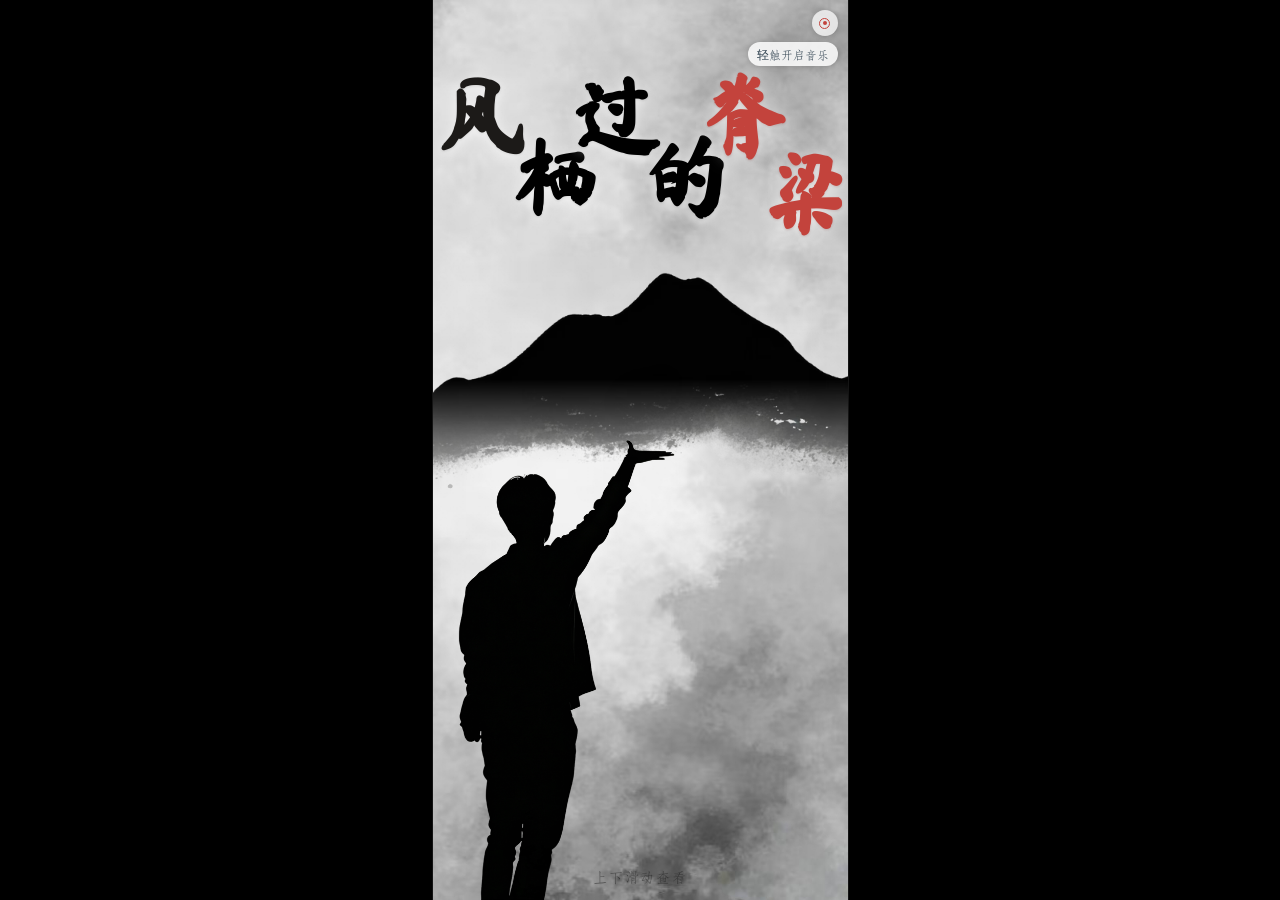
==== teshu/index.html @ 2910f60d "Combine typhoon formation steps and enlarge site typography" ====
<!DOCTYPE html>
<html lang="zh-CN">
<head>
<meta charset="UTF-8">
<meta name="viewport" content="width=device-width,initial-scale=1,maximum-scale=1,user-scalable=no,viewport-fit=cover">
<title>风起沧海 · 台风科普</title>
<link rel="stylesheet" href="css/base.css?v=20261004-readability2">
<link rel="stylesheet" href="css/pages.css?v=20261004-readability2">
</head>
<body>
<!-- 舞台：整屏黑色底，手机画布在其中居中 -->
<div id="stage" class="stage">
  <!-- 手机画布：尺寸由 js/app.js 按视口计算（窄屏铺满整屏，宽屏居中的手机竖屏画布） -->
  <div id="phone" class="phone">
    <div id="deck" class="deck"></div>

    <!-- 进度与导航（放在画布内，随画布对齐） -->
    <div class="hud" id="hud">
      <div class="page-no"><b id="curNo">1</b><span>/</span><i id="totNo">14</i></div>
      <div class="progress"><i id="bar"></i></div>
    </div>
    <button class="arrow arrow-up" id="prevBtn" type="button" aria-label="上一页"><svg viewBox="0 0 24 24"><path d="M6 15l6-6 6 6"/></svg></button>
    <button class="arrow arrow-down" id="nextBtn" type="button" aria-label="下一页"><svg viewBox="0 0 24 24"><path d="M6 9l6 6 6-6"/></svg></button>

    <!-- 音乐开关 -->
    <button class="bgm-btn" id="bgmBtn" type="button" aria-label="音乐开关"><span class="bgm-ico"></span></button>
    <button class="bgm-unlock" id="bgmUnlock" type="button" hidden>轻触开启音乐</button>

    <!-- 弹窗层 -->
    <div class="popup" id="popup" hidden>
      <div class="popup-mask" id="popupMask"></div>
      <div class="popup-body" id="popupBody"></div>
      <button class="popup-close" id="popupClose" type="button" aria-label="关闭">&times;</button>
    </div>
  </div>
</div>

<audio id="bgm" src="assets/audio-bgm.mp3" loop preload="auto" autoplay></audio>
<!-- 正文第一页（灾情播报）的背景播报音：在这一页循环播放 -->
<audio id="news" src="assets/audio-news.mp3" loop preload="auto"></audio>

<script src="js/content-data.js?v=20261004-entry"></script>
<script src="js/app.js?v=20261004-bgm-entry1"></script>
</body>
</html>
---- teshu/css/base.css ----
/* ============================================================
   风起沧海 · 台风科普 H5 —— 复刻版
   设计基准：320px 宽画布，等比缩放到视口；竖向翻页
============================================================ */
@font-face{
  font-family:"FandolKai";
  src:url("../../fonts/fandol-kai.subset.woff2") format("woff2");
  font-display:swap;
}
@font-face{
  font-family:"FandolFang";
  src:url("../../fonts/fandol-fang.subset.woff2") format("woff2");
  font-display:swap;
}
@font-face{
  font-family:"MSZ";
  src:url("../../fonts/msz.subset.woff2") format("woff2");
  font-display:swap;
}
:root{
  --ink:#000;
  --red:#C3433C;        /* rgb(195,67,60) 主强调色 */
  --red-2:#D33636;      /* rgb(211,54,54) */
  --red-3:#E92B2B;      /* rgb(233,43,43) */
  --red-deep:#680B06;   /* rgb(104,11,6) */
  --blue:#2E598F;       /* rgb(46,89,143) 引用蓝 */
  --near:#161414;       /* rgb(22,20,20) */
  --white:#fff;
  --font-kai:'KaiTi','STKaiti','楷体','FandolKai',serif;
  --font-fang:'FangSong','仿宋','FandolFang',serif;
  --font-song:var(--font-fang);
  --font-hei:'PingFang SC','Microsoft YaHei','微软雅黑',sans-serif;
  --font-art:var(--font-kai);
  --font-lishu:'LiSu','隶书','MSZ','FandolKai',serif;
  --t:.65s;
}
*{margin:0;padding:0;box-sizing:border-box;-webkit-tap-highlight-color:transparent}
html,body{height:100%;overflow:hidden;background:#000}
body{
  font-family:var(--font-fang);color:var(--ink);
  -webkit-font-smoothing:antialiased;text-rendering:optimizeLegibility;
}
img{display:block;max-width:100%;border:0}
button{font-family:inherit;border:0;background:none;cursor:pointer;color:inherit}

/* ---------- 舞台：手机竖屏画布，居中铺满 ---------- */
.stage{
  position:fixed;inset:0;
  display:flex;align-items:center;justify-content:center;
  background:#000;overflow:hidden;
}
/* 手机画布：尺寸由 js/app.js 按视口算好
   窄屏（手机）铺满整屏；宽屏（电脑）居中显示一台正常手机大小 */
.phone{
  position:relative;flex:0 0 auto;
  width:100vw;height:100vh;         /* JS 未执行时的兜底尺寸，避免整页空白 */
  overflow:hidden;background:#fff;
  box-shadow:0 0 0 1px rgba(255,255,255,.08),0 10px 40px rgba(0,0,0,.55);
}
/* 设计稿：320 宽等比缩放；左上角对齐，缩放后视觉尺寸正好等于画布 */
.deck{
  position:absolute;left:0;top:0;
  width:320px;height:486px;         /* 宽度为设计基准，高度由 JS 按屏幕设置 */
  transform-origin:top left;
  background:#fff;
  overflow:hidden;
}

/* ---------- 单页 ---------- */
.page{
  position:absolute;inset:0;
  overflow:hidden;
  /* 所有页面统一用这张灰色雾霾背景图 */
  background:#e8e5df url("../assets/img/p1-bg-haze.jpg") center center / cover no-repeat;
  opacity:0;visibility:hidden;
  transition:opacity var(--t) ease, transform var(--t) cubic-bezier(.22,.9,.3,1);
  transform:translateY(28px);
}
.page.on{opacity:1;visibility:visible;transform:none;z-index:2}
.page.out{opacity:0;transform:translateY(-28px)}
.page-scroll{
  position:absolute;inset:0;
  overflow-y:auto;overflow-x:hidden;
  -webkit-overflow-scrolling:touch;
  scrollbar-width:none;
}
.page-scroll::-webkit-scrollbar{display:none}
/* 长页：内容高度撑开 */
.long-inner{position:relative;width:320px}

/* ---------- 元素基类 ---------- */
.el{position:absolute}
.el-img img{width:100%;height:100%;object-fit:contain}
.el-img.cover img{object-fit:cover}
.el-text{
  white-space:pre-wrap;word-break:break-word;
  line-height:1.5;
}
.el-text span{font-size:inherit}

/* ---------- HUD ---------- */
.hud{
  position:absolute;top:0;left:0;right:0;z-index:40;
  pointer-events:none;
  padding:10px 12px 0;
}
.page-no{
  font-size:11px;color:rgba(0,0,0,.42);letter-spacing:.06em;
  display:flex;align-items:baseline;gap:2px;
  text-shadow:0 1px 2px rgba(255,255,255,.6);
}
.page-no b{font-size:15px;font-weight:700}
.page-no i{font-style:normal;opacity:.7}
.progress{
  margin-top:5px;height:2px;border-radius:2px;
  background:rgba(0,0,0,.10);overflow:hidden;
}
.progress i{
  display:block;height:100%;width:0;
  background:linear-gradient(90deg,var(--red-2),var(--red));
  border-radius:2px;transition:width .45s ease;
}
/* Hide the page count and progress strip on the opening pages. */
#hud{display:none!important}
/* 深色页时 HUD 反白 */
body.dark .page-no{color:rgba(255,255,255,.62);text-shadow:0 1px 3px rgba(0,0,0,.5)}
body.dark .progress{background:rgba(255,255,255,.16)}

/* ---------- 翻页箭头 ---------- */
.arrow{
  position:absolute;left:50%;transform:translateX(-50%);z-index:40;
  width:30px;height:30px;display:grid;place-items:center;
  opacity:.5;transition:opacity .3s,transform .3s;
}
.arrow:hover{opacity:.95}
.arrow:disabled{opacity:.12;pointer-events:none}
.arrow svg{width:19px;height:19px;fill:none;stroke:#333;stroke-width:2;stroke-linecap:round;stroke-linejoin:round}
.arrow-up{bottom:6px}
.arrow-down{bottom:6px;display:none}
body.dark .arrow svg{stroke:#fff}

/* ---------- 音乐按钮 ---------- */
.bgm-btn{
  position:absolute;right:10px;top:10px;z-index:45;
  width:26px;height:26px;border-radius:50%;
  display:grid;place-items:center;
  background:rgba(255,255,255,.72);
  box-shadow:0 1px 5px rgba(0,0,0,.16);
  transition:opacity .3s;
}
.bgm-btn .bgm-ico{
  width:11px;height:11px;border-radius:50%;
  border:1.5px solid var(--red);
  position:relative;
}
.bgm-btn .bgm-ico::after{
  content:'';position:absolute;left:50%;top:50%;
  width:4px;height:4px;margin:-2px 0 0 -2px;border-radius:50%;
  background:var(--red);
}
.bgm-btn.playing .bgm-ico{animation:bgmSpin 3.2s linear infinite}
@keyframes bgmSpin{to{transform:rotate(360deg)}}
.bgm-btn.muted{opacity:.45}
.bgm-btn.muted .bgm-ico::after{background:transparent}
body.dark .bgm-btn{background:rgba(0,0,0,.42)}
.bgm-unlock{
  position:absolute;right:10px;top:42px;z-index:45;
  padding:5px 9px;border:0;border-radius:12px;
  background:rgba(255,255,255,.84);color:#243746;
  box-shadow:0 1px 5px rgba(0,0,0,.15);
  font-size:12px;line-height:1.2;cursor:pointer;
}
.bgm-unlock[hidden]{display:none !important}

/* ---------- 弹窗 ---------- */
.popup{position:absolute;inset:0;z-index:80;display:grid;place-items:center}
/* 关键：display:grid 会覆盖 hidden 属性，必须显式声明 */
.popup[hidden]{display:none !important}
.popup-mask{position:absolute;inset:0;background:rgba(0,0,0,.55);backdrop-filter:blur(2px)}
.popup-body{
  position:relative;width:min(320px,calc(var(--phone-w,320px) * .92));aspect-ratio:320/486;
  background:#fff;border-radius:6px;overflow:hidden;
  box-shadow:0 18px 50px rgba(0,0,0,.5);
  animation:popIn .38s cubic-bezier(.2,1.1,.4,1) both;
  transform-origin:center;
}
@keyframes popIn{from{opacity:0;transform:scale(.86)}to{opacity:1;transform:none}}
.popup-close{
  position:absolute;right:12px;top:12px;z-index:5;
  width:28px;height:28px;border-radius:50%;
  background:rgba(0,0,0,.06);color:#666;font-size:17px;line-height:1;
  display:grid;place-items:center;
}
.popup-close:hover{background:rgba(0,0,0,.13)}
.popup-scaler{position:relative;width:320px;height:486px;transform-origin:top left}

/* ---------- 入场动画 ---------- */
@keyframes fadeUp{from{opacity:0;transform:translateY(16px)}to{opacity:1;transform:none}}
@keyframes fadeIn{from{opacity:0}to{opacity:1}}
@keyframes zoomIn{from{opacity:0;transform:scale(.9)}to{opacity:1;transform:none}}
@keyframes slideL{from{opacity:0;transform:translateX(-22px)}to{opacity:1;transform:none}}
@keyframes slideR{from{opacity:0;transform:translateX(22px)}to{opacity:1;transform:none}}
@keyframes dropIn{from{opacity:0;transform:translateY(-22px)}to{opacity:1;transform:none}}
@keyframes typeIn{from{opacity:0;transform:translateY(8px) scale(.96)}to{opacity:1;transform:none}}
@keyframes floatY{0%,100%{transform:translateY(0)}50%{transform:translateY(-8px)}}
@keyframes spinSlow{to{transform:rotate(360deg)}}
@keyframes pulseSoft{0%,100%{opacity:.75}50%{opacity:1}}
@keyframes glitch{0%,100%{transform:none}20%{transform:translate(-1.5px,1px)}40%{transform:translate(1.5px,-1px)}60%{transform:translate(-1px,-1px)}80%{transform:translate(1px,1px)}}

.a-fadeUp{animation:fadeUp .8s cubic-bezier(.22,.9,.3,1) both}
.a-fadeIn{animation:fadeIn .9s ease both}
.a-zoomIn{animation:zoomIn .8s cubic-bezier(.2,1.05,.4,1) both}
.a-slideL{animation:slideL .8s cubic-bezier(.22,.9,.3,1) both}
.a-slideR{animation:slideR .8s cubic-bezier(.22,.9,.3,1) both}
.a-dropIn{animation:dropIn .8s cubic-bezier(.22,.9,.3,1) both}
.a-typeIn{animation:typeIn .7s cubic-bezier(.22,.9,.3,1) both}
.a-float{animation:floatY 3.4s ease-in-out infinite}
.a-spin{animation:spinSlow 26s linear infinite}
.a-pulse{animation:pulseSoft 3.2s ease-in-out infinite}

/* 首屏开场：大字依次呈现 */
.p1-char{
  position:absolute;
  font-family:var(--font-kai);
  font-weight:700;
  color:#111;
  line-height:1;
  animation:charIn .9s cubic-bezier(.2,1.05,.35,1) both, charFloat 4.2s ease-in-out infinite;
}
@keyframes charIn{
  from{opacity:0;transform:translateY(-26px) scale(.82) rotate(-6deg);filter:blur(6px)}
  to{opacity:1;transform:none;filter:blur(0)}
}
@keyframes charFloat{0%,100%{margin-top:0}50%{margin-top:-7px}}

/* 点击提示 */
.tap-hint{
  position:absolute;left:0;right:0;bottom:26px;text-align:center;
  font-size:14px;color:rgba(0,0,0,.5);letter-spacing:.04em;
  animation:pulseSoft 2.4s ease-in-out infinite;
}
body.dark .tap-hint{color:rgba(255,255,255,.6)}
.tap-arrow{
  width:16px;height:16px;margin:4px auto 0;
  border-right:1.6px solid currentColor;border-bottom:1.6px solid currentColor;
  transform:rotate(45deg);
  animation:tapBounce 1.8s ease-in-out infinite;
}
@keyframes tapBounce{0%,100%{transform:rotate(45deg) translate(0,0)}50%{transform:rotate(45deg) translate(3px,3px)}}

/* 可点击热区 */
.hot{position:absolute;cursor:pointer;z-index:6}
.hot::after{
  content:'';position:absolute;inset:-2px;border-radius:8px;
  border:1.5px dashed rgba(195,67,60,.55);
  animation:pulseSoft 2.6s ease-in-out infinite;
  pointer-events:none;
}
.hot:hover::after{border-color:rgba(195,67,60,.95)}

/* 视频 */
.el-video{position:absolute;background:#000;overflow:hidden}
.el-video video{width:100%;height:100%;object-fit:cover;display:block}
.video-mask{
  position:absolute;inset:0;display:grid;place-items:center;
  background:rgba(0,0,0,.32);transition:opacity .35s;
}
.video-mask.hide{opacity:0;pointer-events:none}
.play-btn{
  width:44px;height:44px;border-radius:50%;
  background:rgba(255,255,255,.92);
  display:grid;place-items:center;
  box-shadow:0 4px 14px rgba(0,0,0,.35);
  transition:transform .3s;
}
.play-btn:hover{transform:scale(1.08)}
.play-btn::after{
  content:'';margin-left:3px;
  border-left:13px solid var(--red);
  border-top:8px solid transparent;border-bottom:8px solid transparent;
}
---- teshu/css/pages.css ----
/* ============================================================
   各页专属样式
============================================================ */

/* ---------- P1 封面：风栖过的脊梁 ----------
   出场顺序：浅色雾霾底 → 台风水墨刮过 → 渐变山川浮出
   → 最下方人物背影与最上方标题同时出现
------------------------------------------------ */
.p1{
  background-color:#e8e5df;                     /* 图片加载前的兜底底色 */
  background-image:url("../assets/img/p1-bg-haze.jpg");
  background-size:cover;
  background-position:center center;
  background-repeat:no-repeat;
  overflow:hidden;
}
/* 山川：只用墨色山体（白纸底已剔除），下缘渐变化开融进背景 */
.a-p1bg{
  animation:p1BgIn 1.1s cubic-bezier(.22,.9,.3,1) 1.5s both;
  -webkit-mask-image:linear-gradient(180deg,rgba(0,0,0,0) 2%,#000 20%,#000 38%,rgba(0,0,0,0) 58%);
  mask-image:linear-gradient(180deg,rgba(0,0,0,0) 2%,#000 20%,#000 38%,rgba(0,0,0,0) 58%);
}
@keyframes p1BgIn{
  from{opacity:0;transform:translateY(8px) scale(1.03)}
  to{opacity:1;transform:none}
}
/* 台风水墨图标先从左向右刮过，随后才显露山川 */
.a-p1wind{
  animation:p1WindSweep 1.2s cubic-bezier(.45,.05,.35,1) .2s both;
  will-change:transform,opacity;
}
@keyframes p1WindSweep{
  0%{opacity:0;transform:translate(-18px,30px) rotate(-10deg) scale(.8)}
  14%{opacity:.95}
  45%{transform:translate(142px,-12px) rotate(3deg) scale(1)}
  76%{opacity:.95;transform:translate(262px,-2px) rotate(9deg) scale(1.05)}
  100%{opacity:0;transform:translate(360px,16px) rotate(14deg) scale(1.1)}
}
/* 人物背影：山川出现后，与最上方标题同时出现 */
.a-p1person{animation:p1PersonIn 1s cubic-bezier(.2,.85,.3,1) 2.75s both}
@keyframes p1PersonIn{
  from{opacity:0;transform:translateY(24px)}
  to{opacity:1;transform:none}
}
/* 六个大字：风栖过的脊梁（右→左），与人物背影同时出现 */
.p1-chars{position:absolute;left:0;top:0;width:320px;height:100%}
.p1-char{
  font-family:var(--font-hei);          /* 封面标题保持原来的字体 */
  font-size:68px;color:#1c1a18;font-weight:700;
  text-shadow:0 2px 10px rgba(255,255,255,.7),0 1px 2px rgba(0,0,0,.16);
}
.p1-char.is-red{color:#c3433c;text-shadow:0 2px 12px rgba(255,255,255,.6),0 1px 2px rgba(104,11,6,.25)}

/* ---------- P2 正文第一页：黑灰水墨台风漩涡 + 飘落新闻碎片 + 大字 ---------- */
.p2{color:#141a22}
/* 视觉层：固定在画面上，不吃事件；碎片随滚动被“吸”进漩涡 */
.p2-stage{position:absolute;inset:0;overflow:hidden;pointer-events:none}
/* 黑灰水墨台风漩涡（参考 漩涡.jpg）：整幅缓慢自转 + 两层反向流纹做汇聚感 */
.p2-eye{
  position:absolute;left:50%;top:50%;width:380px;height:380px;margin:-190px 0 0 -190px;
  border-radius:50%;
  background:url("../assets/img/p2-vortex.jpg") center center / cover no-repeat;
  filter:grayscale(1) contrast(1.1) brightness(.82);
  -webkit-mask-image:radial-gradient(closest-side at 50% 50%,#000 56%,rgba(0,0,0,.6) 74%,rgba(0,0,0,0) 96%);
  mask-image:radial-gradient(closest-side at 50% 50%,#000 56%,rgba(0,0,0,.6) 74%,rgba(0,0,0,0) 96%);
  animation:p2Spin 46s linear infinite;
}
.p2-eye::before,.p2-eye::after{
  content:'';position:absolute;inset:-6%;border-radius:50%;
  background:conic-gradient(from 0deg,
    rgba(255,255,255,0) 0deg, rgba(236,240,244,.5) 40deg, rgba(255,255,255,0) 96deg,
    rgba(18,22,28,.55) 150deg, rgba(255,255,255,0) 210deg,
    rgba(226,232,238,.45) 268deg, rgba(255,255,255,0) 320deg, rgba(236,240,244,.4) 360deg);
  filter:blur(9px);animation:p2Spin 7.5s linear infinite;
}
.p2-eye::after{animation-duration:11.5s;animation-direction:reverse;filter:blur(14px);opacity:.6}
@keyframes p2Spin{to{transform:rotate(360deg)}}
/* 风眼：中间压深，保证大字读得清 */
.p2-eye-core{
  position:absolute;left:50%;top:50%;width:110px;height:110px;margin:-55px 0 0 -55px;border-radius:50%;
  background:radial-gradient(circle at 50% 50%,rgba(12,14,18,.92) 0%,rgba(22,28,36,.6) 48%,rgba(10,14,20,0) 100%);
  animation:p2Eye 4.2s ease-in-out infinite;
}
@keyframes p2Eye{0%,100%{transform:scale(1);opacity:.9}50%{transform:scale(1.14);opacity:1}}
/* 新闻碎片：半透明文字框与文字同属内层，一起飘、一起被吸走
   滚动时整条被吸向漩涡中心并缩小消失（--p = 滚动进度 0→1） */
.p2-frag{
  position:absolute;
  transform:translate3d(calc(var(--tx,0px) * var(--p,0)),calc(var(--ty,0px) * var(--p,0)),0)
            scale(calc(1 - .92 * var(--p,0)));
  opacity:calc(.62 * (1 - var(--p,0)));
  transition:transform .22s linear,opacity .22s linear;
  will-change:transform,opacity;
}
.p2-frag i{
  display:block;font-style:normal;white-space:nowrap;
  font-size:11.5px;font-weight:700;letter-spacing:.04em;
  color:#eef1f4;background:rgba(18,22,28,.42);
  padding:2px 7px;border-radius:2px;
  text-shadow:0 1px 4px rgba(0,0,0,.6);
  animation:p2Drift ease-in-out infinite;
}
@keyframes p2Drift{
  0%{transform:translateY(-22px);opacity:0}
  14%{opacity:1}
  86%{opacity:1}
  100%{transform:translateY(38px);opacity:0}
}
/* 大字：风起沧海 / 岁岁设防 两行居中，滚动即淡出 */
.p2-title{
  position:absolute;left:50%;top:50%;
  transform:translate(-50%,-50%) scale(calc(1 - var(--p,0) * .28));
  opacity:max(0,calc(1 - var(--p,0) * 3));
  will-change:transform,opacity;
}
.p2-title-in{
  font-family:var(--font-kai);font-weight:700;text-align:center;
  font-size:48px;line-height:1.24;letter-spacing:.1em;color:#f4f2ee;
  text-shadow:0 4px 22px rgba(0,0,0,.82),0 2px 6px rgba(0,0,0,.6);
  animation:p2TitleIn 1.1s cubic-bezier(.2,1,.3,1) 1.1s both;
}
.p2-title-in span{display:block;white-space:nowrap}
.p2-title-in em{font-style:normal;color:#d9423a}
@keyframes p2TitleIn{
  from{opacity:0;transform:scale(.84);filter:blur(7px)}
  to{opacity:1;transform:scale(1);filter:blur(0)}
}
/* （旧的「进入台风漩涡，经历这场冒险吧」与漩涡点击区已废弃，改为文件末尾的
   .p2-char / .p2-dlg 小台对话流程） */

/* ---------- P3 台风形成的条件（长页） ---------- */
.p3{background:transparent}
/* 新增：风的形成场景（随内容一起滚动，位于最上方一屏） */
.p3-scene{position:absolute;left:0;top:0;width:320px;height:693px;pointer-events:none}
.p3-old{position:absolute;left:0;width:320px}
/* 顶部浅蓝标题框 */
.p3-head{
  position:absolute;left:50%;top:12px;transform:translateX(-50%);
  padding:7px 20px;border-radius:3px;background:rgba(170,206,234,.9);
  color:#111;font-size:16px;font-weight:700;letter-spacing:.16em;white-space:nowrap;
  box-shadow:0 3px 10px rgba(30,60,90,.2);
}
/* ---------- 温度计（可拖动） ---------- */
.p3-thermo{
  position:absolute;left:50%;top:150px;width:170px;height:250px;margin-left:-85px;
  pointer-events:auto;touch-action:none;cursor:grab;user-select:none;
  transition:opacity .5s ease;
}
.p3-thermo.gone{opacity:0;pointer-events:none}
.p3-tube{
  position:absolute;left:50%;top:0;width:24px;height:180px;margin-left:-12px;border-radius:12px;
  background:rgba(255,255,255,.78);
  box-shadow:inset 0 0 0 2px rgba(40,60,80,.35),0 4px 12px rgba(30,50,70,.18);
  overflow:hidden;
}
.p3-fill{
  position:absolute;left:0;right:0;bottom:0;height:0;
  background:linear-gradient(180deg,#e2564a,#c3433c);
}
.p3-bulb{
  position:absolute;left:50%;bottom:42px;width:46px;height:46px;margin-left:-23px;border-radius:50%;
  background:#c3433c;box-shadow:inset 0 0 0 2px rgba(40,60,80,.22),0 4px 12px rgba(30,50,70,.22);
}
.p3-val{
  position:absolute;left:50%;bottom:8px;transform:translateX(-50%);
  font-size:15px;font-weight:700;color:#1d2b3a;white-space:nowrap;
}
.p3-tick{
  position:absolute;top:21px;left:calc(50% + 18px);width:74px;transform:translateY(-50%);
  border-top:1px dashed rgba(195,67,60,.9);
  font-size:10px;font-weight:700;color:#c3433c;padding-top:1px;
}
.p3-hint{
  position:absolute;left:50%;bottom:-6px;transform:translateX(-50%);
  font-size:11.5px;font-weight:700;color:#16222e;white-space:nowrap;
  background:rgba(255,255,255,.7);padding:3px 10px;border-radius:2px;
  animation:pulseSoft 2.4s ease-in-out infinite;
}
/* ---------- 风的形成三段 ---------- */
.p3-form{position:absolute;left:0;right:0;top:132px}
.p3-step{
  position:absolute;left:50%;width:250px;margin-left:-125px;
  opacity:0;transform:translateY(10px);transition:opacity .6s ease,transform .6s ease;
}
.p3-step.on{opacity:1;transform:none}
.p3-fig{position:relative;width:92px;height:82px;margin:0 auto 2px}
.p3-step .p3-cap{text-align:center;font-size:13px;font-weight:700;color:#16222e;letter-spacing:.08em}
.p3-fig-vapor i{
  position:absolute;bottom:0;width:11px;height:11px;border-radius:50%;
  background:rgba(118,158,190,.8);filter:blur(2px);animation:p3Rise 2.6s ease-in-out infinite;
}
.p3-fig-vapor i:nth-child(1){left:26%}
.p3-fig-vapor i:nth-child(2){left:50%;margin-left:-5px;animation-delay:.55s}
.p3-fig-vapor i:nth-child(3){left:70%;animation-delay:1.1s}
@keyframes p3Rise{
  0%{transform:translateY(64px) scale(.55);opacity:0}
  30%{opacity:.95}
  100%{transform:translateY(-14px) scale(1.5);opacity:0}
}
.p3-fig-cloud i{
  position:absolute;left:50%;top:50%;width:76px;height:76px;margin:-38px 0 0 -38px;border-radius:50%;
  background:conic-gradient(from 0deg,rgba(96,126,156,0),rgba(96,126,156,.8),rgba(168,196,220,.65),rgba(96,126,156,0));
  filter:blur(3px);animation:p2Spin 3.4s linear infinite;
}
.p3-fig-low i{
  position:absolute;left:50%;top:50%;width:64px;height:64px;margin:-32px 0 0 -32px;border-radius:50%;
  background:radial-gradient(circle,rgba(18,28,40,.92) 0%,rgba(32,52,74,.6) 55%,rgba(32,52,74,0) 100%);
  animation:p2Eye 2.6s ease-in-out infinite;
}
/* ---------- 四条形成条件（依次出现，永不消失） ---------- */
.p3-conds{position:absolute;left:12px;right:12px;bottom:12px;display:flex;flex-direction:column;gap:6px}
.p3-cond{
  opacity:0;transform:translateY(8px);transition:opacity .55s ease,transform .55s ease;
  background:rgba(255,255,255,.72);border-left:3px solid #2e598f;border-radius:2px;
  padding:5px 8px;font-size:11px;line-height:1.5;color:#16222e;
  box-shadow:0 2px 8px rgba(30,50,70,.1);
}
.p3-cond.on{opacity:1;transform:none}
.p3-cond b{color:#1f4a7c}
.p3-down{
  position:absolute;left:0;right:0;bottom:6px;text-align:center;
  font-size:11.5px;font-weight:700;color:#1d2b3a;letter-spacing:.08em;
  opacity:0;transition:opacity .5s ease;animation:pulseSoft 2.4s ease-in-out infinite;
}
.p3-down.on{opacity:.9}
.p3-title{
  font-family:var(--font-song);font-size:22px;font-weight:700;color:#111;
}
.p3-sub{font-family:var(--font-song);font-size:24px;color:#111}
.p3-cond{position:absolute;font-size:0}
.p3-cond-label{
  position:absolute;font-size:13px;color:#111;white-space:nowrap;
}
.p3-diagram{
  position:absolute;width:63px;height:61px;object-fit:contain;
}
.p3-cond-icon{position:absolute;object-fit:contain}
.p3-note{font-size:12px;color:#111;line-height:1.65}
.p3-step-num{
  position:absolute;font-size:31px;font-style:italic;font-weight:700;color:#111;
}
.p3-step-txt{font-size:14px;color:#111;line-height:1.6}
.p3-gif{position:absolute;object-fit:contain}

/* ---------- P4 正文第三页：台风的类型（三种路径切换） ---------- */
.p4-h{
  font-family:var(--font-song);font-size:20px;font-weight:700;color:#12202e;
  letter-spacing:.06em;
}
.p4-tab{
  position:absolute;top:66px;width:92px;padding:8px 0;border-radius:3px;
  text-align:center;font-size:13px;font-weight:700;color:#1d3145;
  background:rgba(255,255,255,.72);border:1px solid rgba(46,89,143,.35);
  cursor:pointer;transition:background .3s,color .3s,box-shadow .3s,transform .2s;
}
.p4-tab:hover{transform:translateY(-1px)}
.p4-tab.on{background:#2e598f;color:#fff;box-shadow:0 5px 16px rgba(46,89,143,.35)}
.p4-cap{
  position:absolute;left:22px;top:392px;width:276px;
  font-size:13px;line-height:1.75;color:#16222e;
  background:rgba(255,255,255,.7);border-left:3px solid #2e598f;
  padding:8px 10px;border-radius:2px;
  opacity:0;transition:opacity .45s ease;
}
.p4-tab.on ~ .p4-cap{opacity:1}
.p4-title{font-family:var(--font-song);font-size:20px;font-weight:700;color:#111}
.p4-path{
  font-family:var(--font-kai);font-size:26px;color:#111;text-align:center;
}
.p4-desc{font-size:18px;color:#111;line-height:1.6}
.p4-gif{position:absolute;object-fit:contain}
.p4-cap{font-size:12px;font-weight:700;color:#111;line-height:1.6}

/* ---------- P5 正文第四页：风去过哪里 ---------- */
.p5-head{
  position:absolute;left:50%;top:12px;transform:translateX(-50%);
  padding:7px 20px;border-radius:3px;background:rgba(170,206,234,.9);
  color:#111;font-size:16px;font-weight:700;letter-spacing:.16em;white-space:nowrap;
  box-shadow:0 3px 10px rgba(30,60,90,.2);
}
.p5-map{
  position:absolute;left:50%;top:70px;transform:translateX(-50%);
  width:262px;height:191px;border-radius:4px;overflow:hidden;cursor:pointer;
  box-shadow:0 6px 20px rgba(30,60,90,.18);
  transition:transform .35s ease,box-shadow .35s ease;
}
.p5-map img{width:100%;height:100%;object-fit:cover;display:block}
.p5-map:hover{transform:translateX(-50%) translateY(-2px);box-shadow:0 10px 26px rgba(30,60,90,.26)}
.p5-map::after{
  content:'';position:absolute;inset:0;border-radius:4px;
  border:1.5px dashed rgba(46,89,143,.55);
  animation:pulseSoft 2.6s ease-in-out infinite;pointer-events:none;
}
.p5-tip{
  position:absolute;left:0;right:0;top:266px;text-align:center;
  font-size:11.5px;font-weight:700;color:#1d3145;letter-spacing:.08em;
  animation:pulseSoft 2.4s ease-in-out infinite;
}
/* 年份流水线 */
.p5-line{position:absolute;left:0;top:296px;width:320px;height:0}
.p5-line.on{height:auto}
.p5-rail{
  position:absolute;left:50%;top:0;width:2px;height:0;
  background:linear-gradient(180deg,rgba(46,89,143,0),rgba(46,89,143,.75),rgba(46,89,143,.15));
  transition:height .8s ease;
}
.p5-line.on .p5-rail{height:620px}
.p5-year{
  position:absolute;width:132px;padding:5px 8px;border-radius:3px;
  font-size:11.5px;line-height:1.35;font-weight:700;color:#16222e;
  background:rgba(255,255,255,.78);border:1px solid rgba(46,89,143,.3);
  opacity:0;transform:translateY(8px);cursor:pointer;
  transition:opacity .5s ease,transform .5s ease,background .3s,color .3s,box-shadow .3s;
}
.p5-line.on .p5-year{opacity:1;transform:none}
.p5-year:hover{background:rgba(46,89,143,.12)}
.p5-year.on{background:#2e598f;color:#fff;box-shadow:0 5px 16px rgba(46,89,143,.35)}
.p5-year span{display:block;font-weight:400;opacity:.82;font-size:10.5px}
.p5-dot{
  position:absolute;left:50%;width:9px;height:9px;margin-left:-4.5px;border-radius:50%;
  background:#2e598f;box-shadow:0 0 0 3px rgba(46,89,143,.18);
  opacity:0;transition:opacity .5s ease;
}
.p5-line.on .p5-dot{opacity:1}
/* 台风卡片 */
.p5-card{
  position:absolute;left:14px;width:292px;top:940px;
  background:rgba(255,255,255,.9);border-radius:4px;
  border-left:4px solid #2e598f;box-shadow:0 8px 22px rgba(30,60,90,.2);
  padding:10px 12px;opacity:0;transition:opacity .4s ease;
}
.p5-card.on{opacity:1}
.p5-card h4{
  margin:0 0 6px;font-size:14px;color:#1f4a7c;font-family:var(--font-song);
  letter-spacing:.04em;
}
.p5-card p{margin:0 0 3px;font-size:11px;line-height:1.55;color:#16222e}
.p5-card b{color:#2e598f}
/* 两张图表 + 配文 */
.p5-chart{position:absolute;left:20px;width:280px}
.p5-chart img{width:100%;border-radius:3px;display:block;box-shadow:0 4px 14px rgba(30,60,90,.16)}
.p5-chart p{
  margin:8px 0 0;font-size:11px;line-height:1.7;color:#16222e;
  background:rgba(255,255,255,.72);border-left:3px solid #2e598f;
  padding:7px 9px;border-radius:2px;
}
.p5-title{font-family:var(--font-song);font-size:26px;color:#111}
.p5-sub{font-family:var(--font-song);font-size:21px;font-weight:700;color:#111}
.p5-map{position:absolute;object-fit:contain}
.p5-year{font-size:12px;font-weight:700;color:#111;line-height:1.7}
.p5-link{
  font-size:14px;font-weight:700;color:#111;text-decoration:underline;
  cursor:pointer;
}

/* ---------- P6 正文第五页：风带来了什么（河流上中下游） ---------- */
.p6-head{
  position:absolute;left:50%;top:12px;transform:translateX(-50%);
  padding:7px 20px;border-radius:3px;background:rgba(170,206,234,.9);
  color:#111;font-size:16px;font-weight:700;letter-spacing:.16em;white-space:nowrap;
  box-shadow:0 3px 10px rgba(30,60,90,.2);
}
.p6-icon{
  position:absolute;left:50%;top:120px;width:120px;height:120px;margin-left:-60px;
  border-radius:50%;cursor:pointer;display:grid;place-items:center;
  background:radial-gradient(circle,rgba(255,255,255,.85) 0%,rgba(226,236,246,.5) 60%,rgba(226,236,246,0) 100%);
  animation:pulseSoft 2.6s ease-in-out infinite;
}
.p6-icon svg{width:96px;height:96px}
.p6-icon path{fill:none;stroke:#22405e;stroke-width:6;stroke-linecap:round}
.p6-icon .swirl{animation:p2Spin 4.2s linear infinite;transform-origin:50% 50%}
.p6-hint{
  position:absolute;left:0;right:0;top:256px;text-align:center;
  font-size:11.5px;font-weight:700;color:#1d3145;letter-spacing:.08em;
}
/* 河流长卷：点图标后展开 */
.p6-river{position:absolute;left:0;top:300px;width:320px;opacity:0;transition:opacity .8s ease;pointer-events:none}
.p6-river.on{opacity:1;pointer-events:auto}
.p6-sec{position:absolute;left:0;width:320px}
.p6-sec img{width:100%;display:block;border-radius:3px;box-shadow:0 6px 18px rgba(30,60,90,.18)}
.p6-tag{
  position:absolute;left:10px;top:8px;z-index:2;
  padding:3px 10px;border-radius:2px;background:rgba(20,32,46,.72);
  color:#fff;font-size:12px;font-weight:700;letter-spacing:.14em;
}
.p6-note{
  margin-top:8px;font-size:11px;line-height:1.7;color:#16222e;
  background:rgba(255,255,255,.78);border-left:3px solid #2e598f;
  padding:7px 9px;border-radius:2px;
}
.p6-note b{color:#2e598f}
.p6-note em{font-style:normal;color:#c3433c;font-weight:700}
.p6-title{font-family:var(--font-song);font-size:22px;font-weight:700;color:#111}
.p6-txt{font-size:14px;color:#111;line-height:1.75}
.p6-hl{color:var(--red);font-weight:700}
.p6-gif{position:absolute;object-fit:contain}

/* ---------- P7 风带来了什么 ---------- */
.p7{background:transparent}
.p7-title{font-size:24px;color:#111}
.p7-sec{font-family:var(--font-kai);font-size:24px;color:#111;text-align:center}
.p7-h{
  font-size:18px;font-weight:700;font-family:var(--font-kai);
}
.p7-body{font-size:13px;color:#111;line-height:1.75}
.p7-bar{position:absolute;object-fit:contain}
.p7-dot{position:absolute;object-fit:contain}

/* ---------- P8 数据洞察 ---------- */
.p8{background:transparent}
.p8-txt{font-size:16px;color:#111;line-height:1.9;font-weight:700}
.p8-gif{position:absolute;object-fit:contain}

/* ---------- P9 抗洪英雄图鉴 ---------- */
.p9{color:#141a22}
.p9-title{
  font-family:var(--font-song);font-size:24px;color:#fff;
}
.p9-sub{
  font-family:var(--font-song);font-size:21px;font-weight:700;color:#c3433c;
}
.p9-card{
  position:absolute;width:340px;height:auto;
}
.p9-photo{position:absolute;object-fit:cover;border-radius:2px}
.p9-cap{
  font-size:14px;color:#2e598f;line-height:1.5;font-family:var(--font-song);
}
.p9-quote{
  font-size:18px;font-weight:700;color:#c3433c;font-family:var(--font-song);
}
.p9-quote2{
  font-size:18px;color:#fff;font-weight:700;font-family:var(--font-song);
  line-height:1.7;
}
.p9-seal{position:absolute;object-fit:contain}

/* ---------- P10 写下你的力量 ---------- */
.p10{background:transparent}
.p10-title{font-family:var(--font-song);font-size:24px;font-weight:700;color:#111}
.p10-sub{font-family:var(--font-song);font-size:24px;color:#111}
.p10-txt{font-size:20px;font-weight:700;color:#111;line-height:1.8;text-align:center}
.p10-img{position:absolute;object-fit:contain}

/* ---------- P11 下一场风 ---------- */
.p11{background:transparent}
.p11-title{font-family:var(--font-song);font-size:31px;font-weight:700;color:#161414}
.p11-hint{font-family:var(--font-kai);font-size:14px;color:#111}
.p11-hero{position:absolute;object-fit:cover}
.p11-tab{
  font-family:var(--font-kai);font-size:16px;font-weight:700;color:#111;
  text-align:center;
}
.p11-tab.on{color:var(--red-deep)}
.p11-lead{
  font-size:20px;font-weight:700;color:#680b06;font-family:var(--font-song);
  line-height:1.7;
}
.p11-cta{
  font-family:var(--font-song);font-size:18px;color:#111;
  cursor:pointer;
}
.p11-icon{position:absolute;object-fit:contain}
.p11-card{position:absolute;object-fit:cover}

/* ---------- P12 你就是防线 ---------- */
.p12{background:transparent}
.p12-big{
  font-family:var(--font-song);font-size:24px;color:var(--red);
  line-height:1.6;text-align:center;
}
.p12-txt{
  font-family:var(--font-song);font-size:20px;color:var(--red);
  line-height:1.7;text-align:center;
}
.p12-item{font-size:18px;color:#0f0d0d;line-height:1.55}
.p12-dot{position:absolute;object-fit:contain}
.p12-bg{position:absolute;object-fit:cover}

/* ---------- P13 铭记风雨 ---------- */
.p13{background:transparent}
.p13-title{font-size:24px;color:#111;font-family:var(--font-song);font-weight:700}
.p13-lead{
  font-size:20px;font-weight:700;color:var(--red);font-family:var(--font-song);
  line-height:1.7;text-align:center;
}
.p13-year{font-size:12px;font-weight:700;color:#111;line-height:1.7}
.p13-flower{
  position:absolute;object-fit:contain;
  animation:floatY 5s ease-in-out infinite;
}
.p13-bg{position:absolute;object-fit:cover}
.p13-bird{position:absolute;object-fit:contain}

/* ---------- P14 尾声 ---------- */
.p14{background:transparent}
.p14-bg{position:absolute;object-fit:cover}

/* ---------- P15-P24 弹窗 ---------- */
.pp{background:#fff;position:relative;width:320px;height:486px;overflow:hidden}
.pp-bg{
  position:absolute;inset:0;width:100%;height:100%;
  object-fit:cover;opacity:.96;
}
.pp-title{
  position:absolute;font-family:var(--font-song);font-size:22px;font-weight:700;
  color:#111;line-height:1.5;
}
.pp-timeline{position:absolute;left:14px;top:24px;width:293px}
.pp-row{position:absolute;left:0;width:320px}
.pp-y{
  font-size:12px;font-weight:700;color:#111;
}
.pp-tag{
  font-size:12px;color:#111;line-height:1.6;font-weight:700;
}
.pp-quote{
  font-family:var(--font-song);font-size:14px;color:var(--red);line-height:1.7;
}
.pp-img{position:absolute;object-fit:contain}
.pp-close{position:absolute;right:10px;top:10px;width:26px;height:26px;object-fit:contain;cursor:pointer}

/* ---------- P25 尾页 ---------- */
.p25{background:transparent}
.p25-bg{position:absolute;object-fit:cover}
.p25-logo{position:absolute;object-fit:contain}

/* ---------- 滚动提示 ---------- */
.scroll-cue{
  position:absolute;left:0;right:0;bottom:12px;text-align:center;
  font-size:11px;color:rgba(0,0,0,.4);letter-spacing:.1em;
  animation:pulseSoft 2.6s ease-in-out infinite;pointer-events:none;
}

/* ============================================================
   目录页（第 3 页）：四个真实图标入口，台风氛围，点击进对应章节
============================================================ */
.page-menu{overflow:hidden}
.menu-wrap{position:absolute;inset:0;overflow:hidden}
/* 氛围层：缓转漩涡 + 斜向风雨丝 + 两团云 */
.menu-bg{position:absolute;inset:0;pointer-events:none;overflow:hidden}
.menu-vortex{
  position:absolute;left:50%;top:46%;width:430px;height:430px;margin:-215px 0 0 -215px;
  border-radius:50%;
  background:
    conic-gradient(from 0deg,rgba(46,89,143,0) 0deg,rgba(46,89,143,.2) 46deg,rgba(46,89,143,0) 118deg,
      rgba(46,89,143,.16) 196deg,rgba(46,89,143,0) 292deg,rgba(46,89,143,.14) 360deg),
    radial-gradient(circle,rgba(46,89,143,.12) 0%,rgba(46,89,143,.06) 46%,rgba(46,89,143,0) 72%);
  filter:blur(2px);animation:p2Spin 52s linear infinite;
}
.menu-vortex::after{
  content:'';position:absolute;inset:24%;border-radius:50%;
  border:1px solid rgba(46,89,143,.22);
  box-shadow:0 0 0 28px rgba(46,89,143,.055),0 0 0 56px rgba(46,89,143,.035);
}
/* 淅淅沥沥的雨：用你给的雨滴图案铺两层不同大小/速度的雨 + 一层细雨丝 */
.menu-rain{position:absolute;inset:-760px 0;pointer-events:none}
.menu-rain i{position:absolute;inset:0;display:block}
.menu-rain .rd{background-repeat:repeat;background-position:0 0}
.menu-rain .rd.a{
  background-image:url("../assets/img/037-1787288542113-e0jjzgdvs7.png");
  background-size:86px 442px;opacity:.55;
  animation:rainA 6.5s linear infinite;
}
.menu-rain .rd.b{
  background-image:url("../assets/img/037-1787288542113-e0jjzgdvs7.png");
  background-size:132px 679px;opacity:.32;
  animation:rainB 10.5s linear infinite;animation-delay:-3s;
}
@keyframes rainA{from{transform:translate3d(0,-442px,0)}to{transform:translate3d(0,0,0)}}
@keyframes rainB{from{transform:translate3d(0,-679px,0)}to{transform:translate3d(0,0,0)}}
.menu-rain .streak{
  background-image:repeating-linear-gradient(101deg,rgba(120,142,166,.16) 0 1px,rgba(0,0,0,0) 1px 18px);
  animation:menuRain 1.7s linear infinite;opacity:.7;
}
/* 细雨丝：位移 = 一个竖直周期 18/sin11° = 94.3px，循环处无缝 */
@keyframes menuRain{from{transform:translate3d(0,-94.3px,0)}to{transform:translate3d(0,0,0)}}
/* 右上角的罗盘装饰 */
.menu-compass{position:absolute;right:8px;top:12px;width:34px;height:34px;opacity:.75}
.menu-compass svg{width:100%;height:100%;display:block;animation:p2Spin 60s linear infinite}
.menu-cloud{
  position:absolute;border-radius:50%;filter:blur(9px);
  background:radial-gradient(circle,rgba(255,255,255,.85),rgba(255,255,255,0) 70%);
}
.menu-cloud.c1{left:-30px;top:150px;width:180px;height:96px;opacity:.7}
.menu-cloud.c2{right:-40px;bottom:120px;width:200px;height:104px;opacity:.6}
/* 艺术字标题：行楷/隶书 + 渐变描金效果（不支持则退回纯色） */
.menu-title{
  position:absolute;left:50%;top:12px;transform:translateX(-50%);
  font-family:var(--font-lishu);
  font-size:36px;font-weight:700;letter-spacing:.08em;white-space:nowrap;
  color:#25231f;
  text-shadow:0 1px 0 rgba(255,255,255,.9),0 6px 16px rgba(30,45,65,.28);
}
.menu-title em{font-style:normal;color:#c3433c}
@supports ((-webkit-background-clip:text) or (background-clip:text)){
  .menu-title{
    background:linear-gradient(180deg,#3b3833 0%,#615a50 46%,#1f1d1a 100%);
    -webkit-background-clip:text;background-clip:text;
    color:transparent;-webkit-text-fill-color:transparent;text-shadow:none;
    filter:drop-shadow(0 1px 0 rgba(255,255,255,.92)) drop-shadow(0 6px 14px rgba(30,45,65,.32));
  }
  .menu-title em{
    background:linear-gradient(180deg,#e4634f 0%,#c3433c 50%,#8b1f19 100%);
    -webkit-background-clip:text;background-clip:text;
    color:transparent;-webkit-text-fill-color:transparent;
  }
}
/* 标题下的一道水墨横线 */
.menu-title-line{
  position:absolute;left:50%;top:64px;width:124px;height:3px;margin-left:-62px;
  border-radius:2px;opacity:.8;
  background:linear-gradient(90deg,rgba(46,89,143,0),rgba(46,89,143,.5),rgba(195,67,60,.55),rgba(46,89,143,0));
}
.menu-sub{
  position:absolute;left:0;right:0;top:74px;text-align:center;
  font-family:var(--font-fang);
  font-size:10.5px;letter-spacing:.16em;color:#3d4b59;
  text-shadow:0 1px 8px rgba(255,255,255,.9);
}
/* 连线用固定 320×693 设计盒，避免画布变高时连线与卡片错位 */
.menu-path{position:absolute;left:0;top:0;width:320px;height:693px;pointer-events:none}
.menu-path svg{width:100%;height:100%;display:block}
.menu-path path{
  fill:none;stroke:rgba(90,104,120,.5);stroke-width:2.6;
  stroke-linecap:round;stroke-dasharray:7 9;
}
.menu-item{
  position:absolute;cursor:pointer;z-index:2;
  display:flex;flex-direction:column;align-items:center;
  padding:10px 8px 8px;border-radius:18px;
  background:#fff;                                  /* 纯白卡面：白底 jpg 图标正好融进去，看不出边框 */
  box-shadow:0 10px 24px rgba(30,60,90,.16),0 0 0 1px rgba(255,255,255,.9);
  animation:menuPulse 3.6s ease-in-out infinite;
  transition:box-shadow .3s,transform .25s;
}
/* menu-wrap 子序：bg(1) title(2) title-line(3) sub(4) path(5) typh(6) 四张卡(7-10) hint(11) */
.menu-wrap > .menu-item:nth-child(7){animation-delay:.3s}
.menu-wrap > .menu-item:nth-child(8){animation-delay:.6s}
.menu-wrap > .menu-item:nth-child(9){animation-delay:.9s}
.menu-wrap > .menu-item:nth-child(10){animation-delay:1.2s}
@keyframes menuPulse{0%,100%{transform:scale(1)}50%{transform:scale(1.04)}}
.menu-item:hover{box-shadow:0 14px 30px rgba(30,60,90,.22),inset 0 0 0 1px rgba(255,255,255,.9)}
.menu-item:active{transform:scale(.98)}
.menu-num{
  position:absolute;left:9px;top:7px;font-size:10.5px;font-weight:700;
  color:#2e598f;opacity:.7;letter-spacing:.06em;
}
.menu-ico{display:block;width:100%;flex:1 1 auto;min-height:0;position:relative}
.menu-ico img{width:100%;height:100%;object-fit:contain;display:block}
.menu-ico svg{width:100%;height:100%;display:block}
/* 沿虚线移动的台风图标（用你给的龙卷风图案） */
.menu-typh{
  position:absolute;left:0;top:0;width:56px;height:62px;z-index:5;
  opacity:0;pointer-events:none;transition:opacity .22s ease;
}
.menu-typh img{
  width:100%;height:100%;display:block;object-fit:contain;
  filter:drop-shadow(0 2px 7px rgba(20,40,70,.35));
}
.menu-typh.on{opacity:1}
.menu-cap{
  flex:0 0 auto;margin-top:4px;font-family:var(--font-kai);
  font-size:12.5px;font-weight:700;letter-spacing:.1em;
  color:#1f2b38;text-shadow:0 1px 8px rgba(255,255,255,.9);
}
.menu-sub2{
  flex:0 0 auto;margin-top:1px;font-family:var(--font-fang);
  font-size:9.5px;color:#4d5d6e;letter-spacing:.04em;
}
.menu-hint{
  position:absolute;left:0;right:0;bottom:16px;text-align:center;
  font-family:var(--font-kai);
  font-size:11px;font-weight:700;color:#22303e;letter-spacing:.18em;
  text-shadow:0 1px 8px rgba(255,255,255,.9);
  animation:pulseSoft 2.6s ease-in-out infinite;
}
/* 章节页「返回」按钮：右下角，红色 */
.page-back{
  position:absolute;right:12px;bottom:14px;z-index:30;
  padding:6px 15px;border-radius:16px;
  background:#c3433c;color:#fff;
  font-family:var(--font-kai);
  font-size:12px;font-weight:700;letter-spacing:.1em;cursor:pointer;
  box-shadow:0 5px 16px rgba(150,40,34,.4),inset 0 0 0 1px rgba(255,255,255,.28);
  transition:transform .2s,background .3s;
}
.page-back:hover{background:#d24a42}
.page-back:active{transform:translateY(1px)}

/* ============================================================
   正文第二页（风从哪里来）重做版：温度计 → 水汽上升视频 → 五条条件 → 蓝框滚轮
   （放在最后，覆盖上面同名的旧规则）
============================================================ */
.p3-flow{position:relative;width:320px;padding-bottom:0}
.p3-title2{
  font-family:var(--font-art);
  font-size:31px;font-weight:700;letter-spacing:.08em;line-height:1.15;
  color:#1b2a3c;
  padding:14px 16px 2px;
  text-shadow:0 2px 12px rgba(255,255,255,.85);
}
/* 温度计与视频共用的舞台 */
.p3-stagebox{position:relative;width:100%;height:302px;margin-top:4px}
.p3-stagebox .p3-thermo{
  position:absolute;left:50%;top:0;margin:0 0 0 -88px;
  width:176px;height:296px;
}
.p3-video{
  position:absolute;left:50%;top:0;width:302px;height:302px;margin-left:-151px;
  opacity:0;transition:opacity .55s ease;pointer-events:none;
}
.p3-video.go{opacity:1}
.p3-video video{
  width:100%;height:100%;object-fit:cover;display:block;
  -webkit-mask-image:radial-gradient(circle at 50% 50%,#000 50%,rgba(0,0,0,.55) 68%,rgba(0,0,0,0) 84%);
  mask-image:radial-gradient(circle at 50% 50%,#000 50%,rgba(0,0,0,.55) 68%,rgba(0,0,0,0) 84%);
}
/* 五条条件：抠图图标 + 纯文字（没有底框），一开始出现在视频旁，再飞下去排好 */
.p3-cond2{
  display:flex;gap:9px;align-items:flex-start;
  padding:7px 14px 0 12px;
  opacity:0;
  transform:translate3d(var(--dx,0px),var(--dy,0px),0) scale(.94);
  transition:transform .85s cubic-bezier(.25,.9,.3,1),opacity .45s ease;
  will-change:transform,opacity;
}
.p3-cond2.show{opacity:1}
.p3-cond2.on{opacity:1;transform:none}
.p3-ico2{flex:0 0 28px;width:28px;height:28px}
.p3-ico2 img{width:100%;height:100%;object-fit:contain;display:block}
.p3-txt{
  flex:1 1 auto;min-width:0;
  font-family:var(--font-kai);
  font-size:11.5px;line-height:1.6;color:#16222e;
}
.p3-txt em{font-style:normal;color:#c3433c;font-weight:700}
.p3-pad{height:70px}
/* 蓝框里的小标题：更大、换字体 */
.p3-panel-text b{
  font-family:var(--font-art);
  font-size:14px;font-weight:700;color:#1f4a7c;letter-spacing:.04em;
}
.p3-panel{margin-top:14px}
.p3-panel-h{font-family:var(--font-art);font-size:14px;letter-spacing:.16em}
.p3-panel-text p{font-family:var(--font-kai);font-size:11.5px;line-height:1.68}

/* ------------------------------------------------------------
   收尾覆盖：中段还有一套旧的 .p3-* 规则，会盖住上面新加的同名声明，
   这里再声明一次，确保「风从哪里来」的新样式真正生效。
------------------------------------------------------------ */
.p3-title2{
  font-family:var(--font-art);
  font-size:31px;font-weight:700;letter-spacing:.08em;line-height:1.15;
  color:#1b2a3c;padding:14px 16px 2px;
  text-shadow:0 2px 12px rgba(255,255,255,.85);
}
.p3-flow{padding-bottom:0}
.p3-panel{margin-top:14px}
.p3-panel-h{font-family:var(--font-art);font-size:14px;letter-spacing:.16em}
.p3-panel-text p{font-family:var(--font-kai);font-size:11.5px;line-height:1.68}
.p3-stagebox .p3-thermo{
  position:absolute;left:50%;top:0;margin:0 0 0 -88px;
  width:176px;height:296px;
}
.p3-hint{white-space:normal;padding:0 8px}
.p3-cond2{padding:7px 14px 0 12px}
.p3-txt{font-family:var(--font-kai);font-size:11.5px;line-height:1.6}
.p3-video{z-index:1}
.p3-cond2{z-index:2}

/* ============================================================
   正文第二页（风从哪里来）新版：温度计 → 动画 → 五条条件 → 形成过程框
============================================================ */
.p3-flow{position:relative;width:320px;padding-bottom:6px}
.p3-headrow{
  display:flex;align-items:center;justify-content:space-between;padding:14px 14px 0 76px;
}
.p3-title2{
  font-family:var(--font-song);font-size:25px;font-weight:700;
  letter-spacing:.1em;color:#1c1a17;text-shadow:0 2px 12px rgba(255,255,255,.7);
}
.p3-pill{
  position:relative;font-size:10.5px;font-weight:700;color:#20303e;letter-spacing:.1em;
  background:rgba(255,255,255,.82);border-radius:12px;padding:5px 16px 5px 12px;
  box-shadow:0 2px 8px rgba(30,60,90,.12),inset 0 0 0 1px rgba(46,89,143,.22);
}
.p3-pill::after{
  content:'';position:absolute;right:-4px;top:50%;width:13px;height:13px;margin-top:-6.5px;
  border-radius:50%;background:#fff;box-shadow:0 0 0 2px rgba(46,89,143,.5);
}
/* 温度计 */
.p3-thermo{
  position:relative;left:auto;top:auto;
  width:176px;height:296px;margin:2px auto 0;
  touch-action:none;cursor:grab;user-select:none;
  transition:opacity .5s ease,transform .5s ease;
}
.p3-thermo.gone{opacity:0;transform:translateY(-12px);pointer-events:none}
.p3-unit{
  position:absolute;left:50%;top:0;transform:translateX(-50%);width:64px;
  display:flex;justify-content:space-between;font-size:10px;font-weight:700;color:#3c4a58;
}
.p3-tube{
  position:absolute;left:50%;top:20px;width:32px;height:170px;margin-left:-16px;
  border-radius:16px;background:rgba(255,255,255,.94);
  box-shadow:inset 0 0 0 2.5px #4d7fae,0 4px 14px rgba(30,50,70,.16);
  overflow:hidden;
}
.p3-fill{
  position:absolute;left:3px;right:3px;bottom:0;height:0;
  background:linear-gradient(180deg,#e2564a,#c3433c);border-radius:13px;
  transition:height .12s linear;
}
.p3-ticks{
  position:absolute;left:50%;top:26px;width:32px;height:158px;margin-left:-16px;
  background:repeating-linear-gradient(180deg,rgba(60,74,88,.5) 0 1px,rgba(0,0,0,0) 1px 15px);
  pointer-events:none;opacity:.75;
}
.p3-bulb{
  position:absolute;left:50%;top:184px;bottom:auto;width:58px;height:58px;margin-left:-29px;border-radius:50%;
  background:#fff;box-shadow:inset 0 0 0 2.5px #4d7fae,0 5px 16px rgba(30,50,70,.2);
  display:grid;place-items:center;
}
.p3-bulb svg{
  width:40px;height:40px;fill:none;stroke:#2f6fb5;stroke-width:3;stroke-linecap:round;
  animation:p2Spin 6s linear infinite;
}
.p3-val{
  position:absolute;left:0;right:0;top:250px;bottom:auto;
  transform:none;text-align:center;
  font-size:14px;font-weight:700;color:#1d2b3a;
}
.p3-hint{
  position:absolute;left:0;right:0;top:272px;bottom:auto;
  transform:none;text-align:center;
  background:none;padding:0;border-radius:0;
  font-size:11px;font-weight:700;color:#20303e;
  animation:pulseSoft 2.4s ease-in-out infinite;
}
/* 台风形成动画 */
.p3-anim{
  position:relative;width:252px;height:206px;margin:0 auto;opacity:0;
  transition:opacity .6s ease;
}
.p3-anim.go{opacity:1}
.p3-anim>div{position:absolute}
.p3-anim.go .p3-cap{animation:p3CapIn .7s ease both}
.p3-sea{
  left:0;right:0;bottom:0;height:66px;
  border-radius:50% 50% 0 0 / 46% 46% 0 0;
  background:linear-gradient(180deg,rgba(126,156,184,.6),rgba(64,94,126,.8));
}
.p3-vapor i{
  position:absolute;bottom:58px;width:11px;height:11px;border-radius:50%;
  background:rgba(158,192,222,.9);filter:blur(2px);opacity:0;
}
.p3-vapor i:nth-child(1){left:24%}
.p3-vapor i:nth-child(2){left:38%;bottom:52px}
.p3-vapor i:nth-child(3){left:52%;bottom:60px}
.p3-vapor i:nth-child(4){left:64%;bottom:50px}
.p3-vapor i:nth-child(5){left:74%}
.p3-anim.go .p3-vapor i{animation:p3Rise 2.8s ease-in-out infinite}
.p3-anim.go .p3-vapor i:nth-child(2){animation-delay:.4s}
.p3-anim.go .p3-vapor i:nth-child(3){animation-delay:.8s}
.p3-anim.go .p3-vapor i:nth-child(4){animation-delay:1.2s}
.p3-anim.go .p3-vapor i:nth-child(5){animation-delay:1.6s}
.p3-cloudmass{
  left:50%;top:56px;width:132px;height:132px;margin-left:-66px;border-radius:50%;
  background:conic-gradient(from 0deg,rgba(120,150,180,0),rgba(120,150,180,.85),rgba(186,210,232,.7),rgba(120,150,180,0));
  filter:blur(7px);opacity:0;
}
.p3-anim.go .p3-cloudmass{opacity:1;animation:p2Spin 4.2s linear infinite}
.p3-core{
  left:50%;top:78px;width:86px;height:86px;margin-left:-43px;border-radius:50%;
  background:radial-gradient(circle,rgba(16,26,38,.95) 0%,rgba(30,50,74,.7) 52%,rgba(30,50,74,0) 100%);
  opacity:0;
}
.p3-anim.go .p3-core{opacity:1;animation:p3CoreIn 1.2s ease 1.6s both}
.p3-eye2{
  left:50%;top:104px;width:34px;height:34px;margin-left:-17px;border-radius:50%;
  background:radial-gradient(circle,rgba(240,246,252,.95) 0%,rgba(150,190,225,.5) 60%,rgba(150,190,225,0) 100%);
  opacity:0;
}
.p3-anim.go .p3-eye2{opacity:1;animation:p2Eye 3s ease-in-out 1.6s infinite}
.p3-cap{
  left:0;right:0;text-align:center;font-size:11.5px;font-weight:700;
  color:#16222e;letter-spacing:.1em;
  background:rgba(255,255,255,.7);border-radius:2px;padding:2px 0;opacity:0;
}
.p3-cap.c1{top:0;animation-delay:.2s}
.p3-cap.c2{top:22px;animation-delay:1.6s}
.p3-cap.c3{top:44px;animation-delay:2.8s}
@keyframes p3CapIn{from{opacity:0;transform:translateY(6px)}to{opacity:1;transform:none}}
@keyframes p3CoreIn{from{opacity:0;transform:scale(.5)}to{opacity:1;transform:scale(1)}}
/* 五条形成条件 */
.p3-conds{
  position:static;left:auto;right:auto;bottom:auto;height:auto;
  display:flex;flex-direction:column;gap:6px;padding:8px 12px 0;
}
.p3-cond{
  position:relative;left:auto;top:auto;width:auto;
  display:flex;gap:7px;align-items:flex-start;
  opacity:0;transform:translateY(8px);
  transition:opacity .55s ease,transform .55s ease;
  background:rgba(255,255,255,.76);border-left:3px solid #2e598f;border-radius:2px;
  padding:6px 8px;font-size:11px;line-height:1.55;color:#16222e;
}
.p3-ctxt{flex:1 1 auto;min-width:0}
.p3-cond.on{opacity:1;transform:none}
.p3-cond em{font-style:normal;color:#c3433c;font-weight:700}
.p3-ico{flex:0 0 20px;width:20px;height:20px;display:block}
.p3-ico svg{
  width:20px;height:20px;fill:none;stroke:#2e598f;stroke-width:1.8;
  stroke-linecap:round;stroke-linejoin:round;
}
/* 形成过程文本框（右侧滚轮控制内文上下滚动） */
.p3-panel{
  position:relative;width:292px;margin:12px auto 0;border-radius:11px;
  background:linear-gradient(158deg,rgba(228,238,248,.96),rgba(196,213,230,.92));
  box-shadow:0 0 0 1px rgba(122,182,236,.55),0 8px 22px rgba(30,60,90,.18),
             inset 0 0 18px rgba(255,255,255,.55);
  opacity:0;transform:translateY(10px);transition:opacity .6s ease,transform .6s ease;
}
.p3-panel.on{opacity:1;transform:none}
.p3-panel-h{
  font-size:12.5px;font-weight:700;color:#1c3a58;letter-spacing:.14em;
  padding:8px 12px 6px;border-bottom:1px solid rgba(120,170,215,.45);
}
.p3-panel-body{position:relative;padding:8px 34px 8px 12px}
.p3-panel-text{height:106px;overflow-y:auto;scrollbar-width:none}
.p3-panel-text::-webkit-scrollbar{display:none}
.p3-panel-text p{margin:0 0 7px;font-size:11px;line-height:1.6;color:#14202c}
.p3-wheel{
  position:absolute;right:8px;top:8px;width:16px;height:104px;border-radius:8px;
  background:rgba(255,255,255,.72);
  box-shadow:inset 0 0 0 1px rgba(90,140,190,.55);
  background-image:repeating-linear-gradient(180deg,rgba(90,140,190,.45) 0 1px,rgba(0,0,0,0) 1px 13px);
  cursor:grab;touch-action:none;
}
.p3-wheel-knob{
  position:absolute;left:1.5px;width:13px;height:28px;top:6px;border-radius:7px;
  background:linear-gradient(180deg,#84b8e4,#3f7fb5);box-shadow:0 2px 6px rgba(30,60,90,.3);
}
/* 下滑提示：改成随内容流排版（覆盖旧版的绝对定位） */
.p3-down{
  position:static;left:auto;right:auto;bottom:auto;
  margin:10px 0 4px;text-align:center;
  font-size:11.5px;font-weight:700;color:#1d2b3a;letter-spacing:.08em;
  opacity:0;transition:opacity .5s ease;
}
.p3-down.on{opacity:.9;animation:pulseSoft 2.4s ease-in-out infinite}

/* ============================================================
   正文第一页：碎片全部吸入后，Q 版人物「小台」飞到台风眼左侧对话
============================================================ */
.p2-char{
  position:absolute;left:6px;bottom:52px;width:118px;z-index:8;
  aspect-ratio:548/1278;
  opacity:0;pointer-events:none;
}
/* 素材是抠好底的小人：直接站在漩涡上，不加卡片/描边/投影 */
.p2-char::before{
  content:'小台';display:grid;place-items:center;
  position:absolute;inset:0;
  color:rgba(240,246,252,.85);font-size:15px;font-weight:700;letter-spacing:.16em;
  text-shadow:0 2px 10px rgba(0,0,0,.6);
}
/* 图取到了就把占位文字收掉（小人是透明底，文字会透出来） */
.p2-char.has-img::before{content:none}
.p2-char img{
  position:relative;display:block;width:100%;height:100%;
  object-fit:contain;
  filter:drop-shadow(0 6px 14px rgba(8,20,34,.55));
}
.p2-done .p2-char{animation:p2CharIn 1.1s cubic-bezier(.2,.9,.3,1) .18s both}
@keyframes p2CharIn{
  from{opacity:0;transform:translate(150px,-52px) scale(.62)}
  to{opacity:1;transform:none}
}
/* 飞进漩涡：不旋转，只是慢慢缩小飞进去 */
.p2-char.go{animation:p2CharOut 1.5s cubic-bezier(.4,.05,.6,1) both}
@keyframes p2CharOut{
  0%{opacity:1;transform:translate(0,0) scale(1)}
  100%{opacity:0;transform:translate(102px,-150px) scale(.08)}
}
.p2-dlg{
  position:absolute;left:130px;right:10px;bottom:168px;z-index:9;
  background:rgba(255,255,255,.95);border-radius:9px;padding:10px 12px;
  font-size:12px;line-height:1.65;color:#16222e;letter-spacing:.02em;
  box-shadow:0 8px 22px rgba(20,40,60,.32),inset 0 0 0 1px rgba(46,89,143,.28);
  opacity:0;transform:translateY(10px);
  transition:opacity .45s ease,transform .45s ease;
  pointer-events:none;cursor:pointer;
}
.p2-done .p2-dlg{opacity:1;transform:none;pointer-events:auto}
.p2-dlg::after{
  content:'';position:absolute;left:-8px;bottom:26px;
  border-top:8px solid transparent;border-bottom:8px solid transparent;
  border-right:9px solid rgba(255,255,255,.95);
}
.p2-dlg-hint{
  display:block;margin-top:6px;text-align:right;
  font-size:10px;color:#5b6b7c;
  animation:pulseSoft 2s ease-in-out infinite;
}

/* One more reading-size step on the three reachable entry screens. */
.p2-frag i{font-size:15px}
.p2-dlg{font-size:17px;line-height:1.5}
.p2-dlg-hint{font-size:15px}
.menu-sub{font-size:15px;letter-spacing:.02em;line-height:1.25}
.menu-num{font-size:14px}
.menu-cap{font-size:18px;letter-spacing:.03em}
.menu-sub2{font-size:14px;letter-spacing:0;text-align:center}
.menu-hint{font-size:16px;letter-spacing:.04em}

/* ============================================================
   真正的收尾覆盖（必须在文件最末）：
   中段还有一套旧的 .p3-* 规则，会盖住前面新加的同名声明，
   这里放在最后再声明一次，确保「风从哪里来」的新样式生效。
============================================================ */
.p3-title2{
  font-family:var(--font-art);
  font-size:31px;font-weight:700;letter-spacing:.08em;line-height:1.15;
  color:#1b2a3c;padding:14px 16px 2px;
  text-shadow:0 2px 12px rgba(255,255,255,.85);
}
.p3-flow{padding-bottom:0}
.p3-panel{margin-top:14px}
.p3-panel-h{font-family:var(--font-art);font-size:14px;letter-spacing:.16em}
.p3-panel-text p{font-family:var(--font-kai);font-size:11.5px;line-height:1.68}
.p3-stagebox .p3-thermo{
  position:absolute;left:50%;top:0;margin:0 0 0 -88px;
  width:176px;height:296px;
}
.p3-hint{white-space:normal;padding:0 8px}
.p3-cond2{padding:7px 14px 0 12px;z-index:2}
.p3-txt{font-family:var(--font-kai);font-size:11.5px;line-height:1.6}
.p3-video{z-index:1}

/* ============================================================
   最后一轮：封面清酒体、条件置顶、视频遮罩收紧、台风类型三按钮
============================================================ */
/* 封面主标题采用加粗隶书。 */
.p1-char{font-family:var(--font-lishu);font-weight:700}
/* 五条条件置顶：在视频/图片之上 */
.p3-cond2{position:relative;z-index:6}
.p3-stagebox{z-index:0}
/* 视频只留中间的水汽上升剖面，四周化掉 */
.p3-video video{
  -webkit-mask-image:radial-gradient(ellipse 38% 42% at 50% 52%,#000 58%,rgba(0,0,0,0) 100%);
  mask-image:radial-gradient(ellipse 38% 42% at 50% 52%,#000 58%,rgba(0,0,0,0) 100%);
}
/* 温度计：蓝描边 + 白管 + 漩涡球（对齐参考图） */
.p3-stagebox .p3-thermo{
  border-radius:26px;
  box-shadow:0 10px 26px rgba(30,60,90,.18),0 0 0 3px rgba(46,89,143,.85),inset 0 0 0 2px #fff;
}
/* 台风的类型：三个按钮 + 路径图 + 说明文字 */
.p3-types{margin:18px 0 0;padding:0 14px}
.p3-types-h{
  text-align:center;font-family:var(--font-art);font-size:13.5px;
  letter-spacing:.18em;color:#1e3a5c;
}
.p3-tabs{display:flex;gap:8px;margin-top:10px}
.p3-tab{
  flex:1 1 0;text-align:center;cursor:pointer;
  font-family:var(--font-kai);font-size:12.5px;font-weight:700;color:#3c4653;
  padding:9px 0;border-radius:15px;
  background:linear-gradient(180deg,#f6f8fa,#e2e7ed);
  box-shadow:0 2px 8px rgba(40,60,85,.14),inset 0 0 0 1px rgba(255,255,255,.9);
  transition:background .25s,color .25s,box-shadow .25s;
}
.p3-tab.on{
  color:#fff;background:linear-gradient(180deg,#5f84ad,#2e598f);
  box-shadow:0 5px 16px rgba(46,89,143,.38);
}
.p3-chart{
  margin-top:12px;border-radius:15px;overflow:hidden;
  background:rgba(255,255,255,.75);
  box-shadow:0 8px 22px rgba(30,60,90,.14);
  opacity:0;max-height:0;overflow:hidden;transition:opacity .4s ease;
}
.p3-chart.on{opacity:1;max-height:900px}
.p3-chart-fig{position:relative;width:100%}
.p3-chart-fig img{width:100%;display:block;opacity:.92}
.p3-chart-fig svg{position:absolute;inset:0;width:100%;height:100%}
.p3-chart-fig path{
  fill:none;stroke:#c3433c;stroke-width:3.2;stroke-linecap:round;
  stroke-dasharray:10 8;animation:p3dash 1.3s linear infinite;
}
@keyframes p3dash{to{stroke-dashoffset:-36}}
.p3-chart-cap{
  padding:8px 12px 11px;font-family:var(--font-kai);
  font-size:11.5px;line-height:1.62;color:#1b2733;
}
.p3-chart-cap em{font-style:normal;color:#c3433c;font-weight:700}

/* ============================================================
   全新页「风停之后」+ 小游戏一：过河救援
============================================================ */
.page-after{overflow:hidden}
.after-head{padding:16px 16px 0}
.after-title{
  font-family:var(--font-art);font-size:31px;letter-spacing:.1em;color:#1b2a3c;
  text-shadow:0 2px 12px rgba(255,255,255,.85);
}
.after-sub{
  margin-top:3px;font-family:var(--font-kai);font-size:10.5px;
  letter-spacing:.16em;color:#4a5b6d;
}
.after-stage{position:relative;height:300px;margin-top:4px}
.after-char{
  position:absolute;left:12px;bottom:4px;width:116px;aspect-ratio:548/1278;
  animation:afterIn .95s cubic-bezier(.2,.9,.3,1) both;
}
.after-char img{
  width:100%;height:100%;object-fit:contain;display:block;
  filter:drop-shadow(0 6px 16px rgba(12,26,40,.42));
}
.after-dlg{
  position:absolute;left:136px;right:14px;top:46px;cursor:pointer;
  background:rgba(255,255,255,.96);border-radius:11px;padding:11px 13px;
  font-family:var(--font-kai);font-size:12.5px;line-height:1.68;color:#16222e;
  box-shadow:0 8px 22px rgba(20,40,60,.26),inset 0 0 0 1px rgba(46,89,143,.25);
  animation:afterIn .9s cubic-bezier(.2,.9,.3,1) .25s both;
}
.after-dlg::after{
  content:'';position:absolute;left:-8px;bottom:20px;
  border-top:8px solid transparent;border-bottom:8px solid transparent;
  border-right:9px solid rgba(255,255,255,.96);
}
.after-dlg-hint{
  display:block;margin-top:7px;text-align:right;font-size:10px;color:#5b6b7c;
  animation:pulseSoft 2s ease-in-out infinite;
}
.after-opts{
  display:flex;align-items:center;justify-content:center;
  margin-top:12px;transition:opacity .3s ease;
}
.after-opts.dim{opacity:.22;pointer-events:none}
.after-opt{
  font-family:var(--font-art);font-size:20px;letter-spacing:.14em;color:#1f3a5c;
  padding:5px 16px;border-radius:15px;cursor:pointer;
  background:rgba(255,255,255,.72);
  box-shadow:0 4px 14px rgba(30,60,90,.14),inset 0 0 0 1px rgba(255,255,255,.9);
  transition:transform .2s,background .3s;
}
.after-opt:active{transform:translateY(1px);background:#fff}
.after-sep{font-size:16px;color:rgba(70,90,112,.45);padding:0 2px}
/* 游戏层 */
.after-game{
  position:absolute;left:0;top:0;width:320px;height:693px;z-index:40;
  display:none;overflow:hidden;background:#dceaf5;
}
.after-game.on{display:block}
.after-close{
  position:absolute;right:12px;top:12px;z-index:60;
  padding:6px 15px;border-radius:16px;background:#c3433c;color:#fff;
  font-family:var(--font-kai);font-size:12px;font-weight:700;cursor:pointer;
  box-shadow:0 5px 16px rgba(150,40,34,.42),inset 0 0 0 1px rgba(255,255,255,.26);
}
.ag-soon{
  position:absolute;inset:0;display:grid;place-items:center;text-align:center;
  font-family:var(--font-art);font-size:22px;color:#1f3a5c;line-height:1.8;
}
.ag-soon span{display:block;font-family:var(--font-kai);font-size:12px;color:#4a5b6d;margin-top:6px}
/* 过河救援 */
.rv-sky{position:absolute;inset:0;background:linear-gradient(180deg,#e2edf6,#f0f6fa 24%,#cfe2ef)}
.rv-river{
  position:absolute;left:36px;top:0;width:248px;height:693px;
  background:linear-gradient(180deg,#8fbcdd,#5f9bc6 55%,#3d7cab);
  box-shadow:inset 0 0 44px rgba(20,60,100,.38);
}
.rv-river::after{
  content:'';position:absolute;inset:0;
  background:repeating-linear-gradient(180deg,rgba(255,255,255,.15) 0 2px,rgba(0,0,0,0) 2px 28px);
  animation:rvFlow 2.4s linear infinite;
}
@keyframes rvFlow{from{transform:translateY(0)}to{transform:translateY(28px)}}
.rv-house{
  position:absolute;left:132px;top:26px;width:56px;height:44px;z-index:3;
  background:#f7f0e3;border-radius:3px;box-shadow:0 4px 12px rgba(30,60,90,.22);
}
.rv-house::before{
  content:'';position:absolute;left:-7px;top:-22px;
  border-left:35px solid transparent;border-right:35px solid transparent;
  border-bottom:22px solid #c3433c;
}
.rv-house i{position:absolute;left:20px;bottom:0;width:16px;height:22px;background:#8a6a45;border-radius:2px 2px 0 0}
.rv-raft{position:absolute;left:160px;top:560px;width:64px;height:34px;transform:translateX(-50%);z-index:6}
.rv-raft::before{
  content:'';position:absolute;left:0;bottom:0;width:64px;height:13px;border-radius:7px;
  background:linear-gradient(180deg,#bd8e55,#8a6234);
  box-shadow:0 3px 9px rgba(16,46,76,.4);
}
.rv-man,.rv-victim{position:absolute;width:27px;height:auto;bottom:9px;object-fit:contain}
.rv-man{left:-15px}
.rv-victim{left:26px;transform:scaleX(-1)}
.rv-pad{
  position:absolute;right:14px;bottom:16px;width:108px;height:108px;z-index:20;
  display:grid;grid-template-columns:1fr 1fr 1fr;grid-template-rows:1fr 1fr 1fr;gap:3px;
}
.rv-pad b{
  display:grid;place-items:center;font-size:15px;color:#22405f;
  background:rgba(255,255,255,.88);border-radius:10px;cursor:pointer;
  box-shadow:0 3px 10px rgba(30,60,90,.22);
  -webkit-user-select:none;user-select:none;touch-action:none;
}
.rv-pad b:active{background:#2e598f;color:#fff}
.rv-pad b[data-d="up"]{grid-area:1/2}
.rv-pad b[data-d="left"]{grid-area:2/1}
.rv-pad b[data-d="right"]{grid-area:2/3}
.rv-pad b[data-d="down"]{grid-area:3/2}
.rv-ob{position:absolute;z-index:4;transform:translateX(-50%);border-radius:4px;transition:filter .2s}
.rv-ob.log{width:46px;height:12px;background:linear-gradient(180deg,#b28b5d,#7d5c34);box-shadow:0 2px 7px rgba(16,40,64,.4)}
.rv-ob.branch{width:36px;height:7px;background:linear-gradient(90deg,#8a6f4a,#5f4a2e);border-radius:4px}
.rv-ob.trash{width:21px;height:21px;border-radius:50% 42% 56% 46%;background:radial-gradient(circle at 38% 34%,#cfd5da,#8d959c)}
.rv-ob.hit{filter:brightness(1.7) saturate(1.5)}
.rv-hint{
  position:absolute;left:0;right:0;top:78px;z-index:12;text-align:center;
  font-family:var(--font-kai);font-size:11.5px;color:#1d3c5b;
  text-shadow:0 1px 9px rgba(255,255,255,.95);
  animation:pulseSoft 2.4s ease-in-out infinite;
}
.rv-win{
  position:absolute;inset:0;z-index:50;display:none;place-items:center;
  background:rgba(10,24,38,.5);
}
.rv-win.on{display:grid}
.rv-win span{
  font-family:var(--font-art);font-size:31px;letter-spacing:.12em;color:#fff;
  text-shadow:0 4px 18px rgba(0,0,0,.55);
}
.rv-replay{
  position:absolute;right:14px;bottom:16px;
  padding:7px 15px;border-radius:16px;background:#fff;color:#1d3145;
  font-family:var(--font-kai);font-size:12px;font-weight:700;cursor:pointer;
  box-shadow:0 5px 16px rgba(0,0,0,.32);
}
@keyframes afterIn{
  from{opacity:0;transform:translate(26px,10px) scale(.9)}
  to{opacity:1;transform:none}
}

/* ============================================================
   按参考截图细化三个小游戏（放在最末，覆盖前面的同名规则）
============================================================ */
/* --- 救援：蓝色流动河水 + 更漂亮的房子 + 救护人员与小台同船 --- */
.rv-sky{background:linear-gradient(180deg,#cfe6f5,#e8f3fa 22%,#a9cfe8)}
.rv-river{
  background:
    linear-gradient(90deg,rgba(10,50,90,.35),rgba(10,50,90,0) 18%,rgba(10,50,90,0) 82%,rgba(10,50,90,.35)),
    repeating-linear-gradient(180deg,rgba(255,255,255,.18) 0 3px,rgba(255,255,255,0) 3px 30px),
    linear-gradient(180deg,#7fc0e8,#3f8ec4 48%,#1f6699 100%);
  box-shadow:inset 0 0 60px rgba(8,40,72,.5),inset 0 8px 0 rgba(255,255,255,.25);
}
.rv-river::before{
  content:'';position:absolute;inset:0;opacity:.5;
  background:
    radial-gradient(120px 12px at 30% 22%,rgba(255,255,255,.55),rgba(255,255,255,0) 70%),
    radial-gradient(160px 14px at 68% 58%,rgba(255,255,255,.45),rgba(255,255,255,0) 72%),
    radial-gradient(140px 12px at 40% 84%,rgba(255,255,255,.4),rgba(255,255,255,0) 70%);
  animation:rvWave 5.5s ease-in-out infinite alternate;
}
@keyframes rvWave{from{transform:translateY(0) scaleX(1)}to{transform:translateY(16px) scaleX(1.06)}}
.rv-river::after{
  background:repeating-linear-gradient(180deg,rgba(255,255,255,.22) 0 2px,rgba(0,0,0,0) 2px 34px);
  animation-duration:1.6s;
}
.rv-house{
  width:66px;height:50px;background:linear-gradient(180deg,#fffaf0,#efe3cd);
  box-shadow:0 6px 16px rgba(20,50,80,.28),inset 0 0 0 2px rgba(255,255,255,.8);
}
.rv-house::before{border-bottom-color:#d0483c;filter:drop-shadow(0 2px 3px rgba(90,20,14,.35))}
.rv-house::after{
  content:'';position:absolute;right:10px;top:-40px;width:9px;height:20px;border-radius:3px;
  background:linear-gradient(180deg,#b9a48c,#8d7a63);
}
.rv-house i{left:24px;width:18px;height:26px;background:linear-gradient(180deg,#8a6a45,#6b4f31)}
.rv-house i::after{
  content:'';position:absolute;left:-13px;top:8px;width:12px;height:11px;border-radius:2px;
  background:linear-gradient(180deg,#ffe9a8,#f0cf6a);box-shadow:0 0 6px rgba(255,214,120,.8);
}
.rv-raft{width:80px;height:46px}
.rv-raft::before{
  width:80px;height:16px;border-radius:10px;
  background:linear-gradient(180deg,#f4693f,#c0331c);
  box-shadow:inset 0 3px 0 rgba(255,255,255,.5),0 5px 12px rgba(10,40,70,.5);
}
.rv-raft::after{
  content:'';position:absolute;left:6px;bottom:-5px;width:68px;height:9px;border-radius:50%;
  background:radial-gradient(ellipse at 50% 50%,rgba(255,255,255,.75),rgba(255,255,255,0) 70%);
}
.rv-rescuer{position:absolute;left:34px;bottom:12px;width:28px;height:auto;transform:scaleX(-1);z-index:4}
.rv-sit{position:absolute;left:4px;bottom:11px;width:24px;height:auto;transform:rotate(-6deg) scale(.92);z-index:3}
.rv-vest{
  position:absolute;left:37px;bottom:20px;width:22px;height:15px;border-radius:5px;z-index:5;
  background:linear-gradient(180deg,#ffd94a,#dfa616);box-shadow:0 2px 6px rgba(60,40,10,.35);
}
.rv-paddle{
  position:absolute;left:12px;bottom:0;width:3px;height:38px;border-radius:2px;z-index:6;
  background:linear-gradient(180deg,#d7dee4,#8b97a2);transform:rotate(26deg);transform-origin:bottom center;
}
/* --- 医护：小台穿白大褂 --- */
.md-nurse{position:absolute;right:18px;bottom:-6px;width:100px;height:172px}
.md-nurse img{
  width:100%;height:100%;object-fit:contain;display:block;
  filter:drop-shadow(0 6px 16px rgba(12,26,40,.35));
}
.md-coat{
  position:absolute;left:23px;top:70px;width:54px;height:66px;border-radius:13px 13px 7px 7px;
  background:linear-gradient(180deg,#fff,#e4ecf3);
  box-shadow:inset 0 0 0 2px rgba(46,89,143,.22),0 6px 16px rgba(30,60,90,.18);
}
.md-coat::before{
  content:'';position:absolute;left:24px;top:2px;width:7px;height:96%;border-radius:4px;
  background:rgba(46,89,143,.28);
}
.md-coat::after{
  content:'';position:absolute;left:6px;top:14px;width:42px;height:26px;border-radius:0 0 20px 20px;
  border:2px solid rgba(77,123,163,.75);border-top:none;
}
/* --- 邻里：倒计时圆牌 + 第四个小人（小台） + 泥地细节 --- */
.bl-mud{
  background:
    radial-gradient(120px 26px at 60px 40px,rgba(255,255,255,.18),rgba(255,255,255,0) 70%),
    radial-gradient(150px 30px at 200px 120px,rgba(120,150,120,.25),rgba(120,150,120,0) 72%),
    radial-gradient(90px 20px at 120px 200px,rgba(255,255,255,.12),rgba(255,255,255,0) 70%),
    radial-gradient(60px 12px at 240px 250px,rgba(70,54,32,.5),rgba(70,54,32,0) 70%),
    linear-gradient(180deg,#a98f66,#7b6544);
}
.bl-time{
  position:absolute;right:16px;top:18px;left:auto;width:58px;height:58px;border-radius:50%;
  display:grid;place-items:center;font-family:var(--font-art);font-size:25px;color:#fff;
  background:rgba(28,36,48,.5);
  box-shadow:0 4px 16px rgba(0,0,0,.3),inset 0 0 0 3px rgba(255,255,255,.55);
}
.bl-people{right:10px;top:292px;width:140px;height:160px}
.bl-p.p4{right:104px;width:34px;height:92px}
.bl-p.p4 img{
  width:100%;height:100%;object-fit:contain;display:block;
  filter:drop-shadow(0 4px 10px rgba(20,30,50,.32));
}

/* ============================================================
   第二轮细化：房子 / 船上的消防员与灾民 / 医护居中 / 拖拉机细节
============================================================ */
/* --- 对岸的房子：照截图做（红色厚檐 + 白墙 + 蓝圆窗 + 方窗 + 木门 + 烟囱 + 底座） --- */
.rv-house{
  left:126px;top:24px;width:70px;height:54px;border-radius:3px;
  background:linear-gradient(180deg,#ffffff,#e7ebee 60%,#d5dade);
  box-shadow:0 8px 18px rgba(20,50,80,.3),inset 0 -3px 0 rgba(120,130,140,.35);
}
.rv-house::before{                                  /* 红屋顶 */
  content:'';position:absolute;left:-11px;top:-30px;width:92px;height:26px;
  border:none;border-radius:9px;
  background:linear-gradient(180deg,#e0473c,#a81d18);
  box-shadow:inset 0 3px 0 rgba(255,255,255,.35),0 4px 10px rgba(90,20,14,.35);
  clip-path:polygon(50% 0,100% 74%,100% 100%,0 100%,0 74%);
}
.rv-house i{left:40px;width:20px;height:32px;border-radius:2px 2px 0 0;background:linear-gradient(180deg,#c98b52,#a06a37);box-shadow:inset 0 0 0 2px rgba(120,74,36,.7)}
.rv-house i::after{                                 /* 方窗 */
  content:'';position:absolute;left:-34px;top:6px;width:20px;height:18px;border-radius:3px;
  background:linear-gradient(180deg,#bfeaf2,#8fd4e0);
  box-shadow:inset 0 0 0 3px #a9702f,0 2px 5px rgba(60,40,16,.3);
}
.rv-house b{                                        /* 蓝圆窗 */
  position:absolute;left:26px;top:8px;width:16px;height:16px;border-radius:50%;
  background:radial-gradient(circle at 38% 34%,#cfefff,#5aa9d8);
  box-shadow:inset 0 0 0 2px rgba(255,255,255,.9),0 2px 5px rgba(30,70,110,.35);
}
.rv-house em{                                       /* 烟囱 */
  position:absolute;left:8px;top:-40px;width:12px;height:22px;border-radius:4px;
  background:linear-gradient(180deg,#e0473c,#a81d18);box-shadow:0 2px 5px rgba(90,20,14,.32);
}
.rv-house u{                                        /* 底座 */
  position:absolute;left:-8px;bottom:-8px;width:86px;height:9px;border-radius:5px;
  background:linear-gradient(180deg,#f2f4f6,#c9ced3);box-shadow:0 4px 9px rgba(20,50,80,.28);
}
/* --- 船上的坐着的灾民（剪纸风格小人） --- */
.rv-victim{position:absolute;left:2px;bottom:13px;width:22px;height:24px;z-index:3}
.rv-vh{
  position:absolute;left:6px;top:0;width:11px;height:11px;border-radius:50%;
  background:linear-gradient(180deg,#f0c9a4,#d3a179);
}
.rv-vh::before{
  content:'';position:absolute;left:-2px;top:-3px;width:15px;height:9px;border-radius:8px 8px 3px 3px;
  background:linear-gradient(180deg,#3b3630,#241f1b);
}
.rv-vb{
  position:absolute;left:3px;top:10px;width:17px;height:13px;border-radius:7px 7px 3px 3px;
  background:linear-gradient(180deg,#6d7c8c,#46525f);
}
/* --- 医护：小台与病患居中（病患躺在蓝色垫子上，医护在后方） --- */
.md-room{left:0;top:22px;width:320px;height:262px}
.md-nurse{
  left:104px;right:auto;top:0;width:112px;height:186px;z-index:3;
}
.md-coat{left:26px;top:76px;width:60px;height:72px}
.md-bed{
  left:62px;right:auto;top:150px;width:196px;height:44px;border-radius:8px;z-index:4;
  background:linear-gradient(180deg,#eef4f8,#d3dde6);
}
.md-bed::after{display:none}
.md-mat{
  position:absolute;left:34px;top:2px;width:150px;height:34px;border-radius:7px;
  background:linear-gradient(180deg,#7fc4e8,#3d86b8);
  box-shadow:inset 0 2px 0 rgba(255,255,255,.45),0 3px 9px rgba(20,50,80,.28);
}
.md-patient{position:absolute;left:52px;top:-16px;width:118px;height:44px}
.md-ph{
  position:absolute;left:6px;top:2px;width:20px;height:20px;border-radius:50%;
  background:linear-gradient(180deg,#f2cda9,#d8a97f);
  box-shadow:inset -3px 0 0 rgba(60,40,24,.25);
}
.md-ph::before{
  content:'';position:absolute;left:-2px;top:-3px;width:24px;height:11px;border-radius:11px 11px 4px 4px;
  background:linear-gradient(180deg,#4a4038,#2c2621);
}
.md-pb{
  position:absolute;left:20px;top:6px;width:78px;height:22px;border-radius:12px;
  background:linear-gradient(180deg,#8d9aa6,#5f6b78);
}
.md-pb::before{
  content:'';position:absolute;left:14px;top:3px;width:22px;height:16px;border-radius:4px;
  background:rgba(255,255,255,.35);transform:rotate(-8deg);
}
.md-pl{
  position:absolute;left:92px;top:8px;width:26px;height:14px;border-radius:7px;
  background:linear-gradient(180deg,#4f6478,#33414f);
}
.md-mon{right:auto;left:auto;position:absolute;right:-6px;top:-52px}
/* --- 拖拉机：红车身 + 驾驶室 + 大后轮 + 小前轮 + 烟囱 + 前格栅 + 机盖 --- */
.bl-tractor{left:12px;top:308px;width:118px;height:104px}
.bl-body{
  left:14px;top:30px;width:84px;height:34px;border-radius:9px;
  background:linear-gradient(180deg,#e2473a,#a4221a);
  box-shadow:inset 0 3px 0 rgba(255,255,255,.3),0 5px 14px rgba(50,14,10,.4);
}
.bl-cab{
  left:26px;top:-14px;width:50px;height:46px;border-radius:8px 8px 3px 3px;
  background:linear-gradient(180deg,#f2f6f9,#b6c6d3);
  box-shadow:inset 0 0 0 3px rgba(120,40,32,.55);
}
.bl-cab::after{
  content:'';position:absolute;left:6px;top:8px;width:38px;height:26px;border-radius:3px;
  background:linear-gradient(180deg,rgba(180,215,238,.95),rgba(120,170,208,.9));
}
.bl-hood{
  position:absolute;left:64px;top:16px;width:36px;height:20px;border-radius:6px 10px 4px 4px;
  background:linear-gradient(180deg,#e2473a,#9d2018);
}
.bl-stack{
  position:absolute;left:70px;top:-16px;width:7px;height:34px;border-radius:3px;
  background:linear-gradient(180deg,#59636d,#2f363d);
}
.bl-grille{
  position:absolute;left:94px;top:22px;width:10px;height:26px;border-radius:3px;
  background:linear-gradient(180deg,#4a525a,#232a30);
}
.bl-w1{
  left:6px;bottom:6px;width:46px;height:46px;
  background:radial-gradient(circle at 40% 34%,#3a3f45,#14171a);
  box-shadow:inset 0 0 0 6px #24282c,0 3px 9px rgba(10,10,12,.55);
}
.bl-w2{
  left:66px;bottom:10px;width:32px;height:32px;
  background:radial-gradient(circle at 40% 34%,#3a3f45,#14171a);
  box-shadow:inset 0 0 0 5px #24282c,0 3px 9px rgba(10,10,12,.5);
}
/* --- 村民：更接近截图的敦实村民（深发、黝黑、短打上衣） --- */
.bl-p{width:34px;height:80px}
.bl-p.p2{right:40px}
.bl-p.p3{right:80px}
.bl-h{left:8px;width:18px;height:18px;background:linear-gradient(180deg,#2f2a25,#171412)}
.bl-h::after{
  content:'';position:absolute;left:-3px;top:-2px;width:24px;height:12px;border-radius:12px 12px 5px 5px;
  background:linear-gradient(180deg,#2f2a25,#171412);
}
.bl-f{left:9px;top:14px;width:16px;height:16px;background:linear-gradient(180deg,#e8bb92,#c9905f)}
.bl-f::after{
  content:'';position:absolute;left:3px;top:6px;width:3px;height:3px;border-radius:50%;background:#3a2a1c;
  box-shadow:7px 0 0 #3a2a1c;
}
.bl-b{
  left:5px;top:30px;width:24px;height:50px;border-radius:10px 10px 5px 5px;
  background:linear-gradient(180deg,#7c6a52,#544636);
}
.bl-b::after{
  content:'';position:absolute;left:-7px;top:14px;width:38px;height:7px;border-radius:4px;
  background:linear-gradient(180deg,#d8c08f,#a98a52);
  box-shadow:0 2px 5px rgba(60,40,16,.35);
}

/* ============================================================
   第三轮：改用你给的真实素材（皮筏艇/病患/拖拉机/村民/泥地）
   素材走预览服务的 /attach 路由，无需先拷进工程
============================================================ */
/* --- 救援：整条皮筏艇 + 站在上面小台 --- */
.rv-raft{width:118px;height:64px;transform:translateX(-50%)}
.rv-raft::before,.rv-raft::after{display:none}
.rv-boat{
  position:absolute;left:0;bottom:0;width:118px;height:auto;display:block;
  filter:drop-shadow(0 6px 14px rgba(10,40,70,.5));
}
.rv-chibi{
  position:absolute;left:60px;bottom:26px;width:30px;height:auto;z-index:5;
  filter:drop-shadow(0 3px 8px rgba(10,40,70,.45));
}
.rv-victim,.rv-vest,.rv-paddle{display:none}
/* --- 医护：提示在最上方，小台站在病患旁边，两人整体居中 --- */
.md-hint{top:16px}
.md-room{left:0;top:196px;width:320px;height:300px}
.md-nurse{left:44px;top:16px;width:96px;height:166px;z-index:6}
.md-patientImg{
  position:absolute;left:132px;top:76px;width:176px;height:auto;z-index:5;
  filter:drop-shadow(0 6px 16px rgba(20,50,80,.3));
}
.md-bed,.md-mat,.md-patient{display:none}
.md-mon{right:auto;left:6px;top:-30px;position:absolute}
/* --- 邻里：真实拖拉机 + 三个村民 + 小台 + 泥泞土地 --- */
.bl-mudImg{
  position:absolute;inset:0;width:100%;height:100%;object-fit:cover;
  opacity:.95;z-index:0;
}
.bl-mud{display:none}
.bl-tractorImg{
  position:absolute;left:6px;top:322px;width:132px;height:auto;z-index:4;
  filter:drop-shadow(0 8px 16px rgba(30,20,10,.45));
}
.bl-tractor{display:none}
.bl-people{right:8px;top:300px;width:150px;height:170px;z-index:5}
.bl-p{display:none}
.bl-v{position:absolute;bottom:0;height:auto;object-fit:contain;display:block;
  filter:drop-shadow(0 5px 12px rgba(30,20,10,.45));}
.bl-v.v1{right:0;width:44px}
.bl-v.v2{right:44px;width:46px}
.bl-v.v3{right:90px;width:44px}
.bl-chibi{
  position:absolute;right:132px;bottom:0;width:38px;height:auto;display:block;z-index:6;
  filter:drop-shadow(0 4px 10px rgba(20,30,50,.4));
}
.bl-time{background:rgba(24,30,40,.55)}

/* ============================================================
   邻里关卡重做：泥潭拉拖拉机（倒计时左上 / 重玩右下 / 返回右上）
============================================================ */
.bl-mudImg{object-position:50% 62%}
.bl-tractorImg{left:4px;top:300px;width:142px;z-index:5}
.bl-rope{
  position:absolute;left:140px;top:388px;width:60px;height:7px;border-radius:4px;z-index:4;
  background:linear-gradient(180deg,#f0e2b4,#b99e5e);
  box-shadow:0 3px 8px rgba(60,44,20,.45);transition:width .12s linear;
}
.bl-rope i{position:absolute;right:-3px;top:-1px;width:11px;height:9px;border-radius:5px;background:#8a6f38}
.bl-hand{display:none}
.bl-people{right:6px;top:352px;width:172px;height:150px;z-index:6}
.bl-v{position:absolute;bottom:0;height:auto;display:block;filter:drop-shadow(0 5px 12px rgba(30,20,10,.45))}
.bl-v.v1{right:0;width:50px;z-index:3}
.bl-v.v2{right:50px;width:52px;z-index:2}
.bl-v.v3{right:100px;width:50px;z-index:1}
.bl-chibi{position:absolute;right:148px;bottom:2px;width:40px;z-index:4}
.bl-hint{
  top:20px;left:0;right:0;font-size:12px;line-height:1.5;color:#243244;
  text-shadow:0 1px 9px rgba(255,255,255,.95),0 1px 2px rgba(255,255,255,.9);
}
.bl-time{
  left:16px;top:16px;right:auto;width:62px;height:62px;border-radius:50%;
  display:grid;place-items:center;font-family:var(--font-art);font-size:27px;color:#fff;
  background:rgba(28,36,48,.5);
  box-shadow:0 4px 16px rgba(0,0,0,.3),inset 0 0 0 3px rgba(255,255,255,.55);
}
.bl-bar{left:26px;top:96px;width:268px;height:9px;border-radius:5px}
.bl-replay{
  position:absolute;right:14px;bottom:16px;z-index:20;
  padding:7px 16px;border-radius:16px;background:#fff;color:#1d3145;
  font-family:var(--font-kai);font-size:12.5px;font-weight:700;cursor:pointer;
  box-shadow:0 5px 16px rgba(0,0,0,.32),inset 0 0 0 1px rgba(46,89,143,.25);
}
.bl-end .bl-again{display:none}
.bl-end span{font-size:30px}

/* ============================================================
   邻里：改回「自己生成的泥泞土地」+ 缩小拖拉机/村民，中间留出拉绳空档
============================================================ */
.bl-mudImg{display:none}
.bl-mud{
  display:block;position:absolute;inset:0;z-index:0;
  background:
    radial-gradient(90px 26px at 46px 250px,rgba(255,255,255,.20),rgba(255,255,255,0) 70%),
    radial-gradient(130px 32px at 236px 372px,rgba(255,255,255,.15),rgba(255,255,255,0) 72%),
    radial-gradient(74px 22px at 120px 512px,rgba(48,34,18,.45),rgba(48,34,18,0) 70%),
    radial-gradient(120px 34px at 258px 214px,rgba(56,40,22,.42),rgba(56,40,22,0) 72%),
    radial-gradient(70px 20px at 52px 96px,rgba(122,150,112,.32),rgba(122,150,112,0) 70%),
    radial-gradient(220px 100px at 50% 12%,rgba(168,180,184,.32),rgba(168,180,180,0) 76%),
    linear-gradient(180deg,#8f9188,#7f7154 26%,#6f6046 62%,#5b4f37);
}
.bl-mud::after{
  content:'';position:absolute;inset:0;
  background:
    repeating-linear-gradient(96deg,rgba(255,255,255,.05) 0 2px,rgba(0,0,0,0) 2px 24px),
    radial-gradient(130% 60% at 50% 104%,rgba(28,20,10,.45),rgba(28,20,10,0) 72%);
}
.bl-tractorImg{left:2px;top:396px;width:88px;z-index:5}
.bl-rope{left:84px;top:444px;width:46px}
.bl-rope i{width:10px;height:8px}
.bl-people{right:8px;top:376px;width:122px;height:122px;z-index:6}
.bl-v.v1{right:0;width:32px}
.bl-v.v2{right:29px;width:33px}
.bl-v.v3{right:58px;width:32px}
.bl-chibi{right:86px;bottom:2px;width:27px;z-index:4}
.bl-replay{font-size:12px;padding:6px 14px}

/* ============================================================
   邻里（重做版）：纯手绘泥沼拔河，不依赖任何图片
============================================================ */
.bw-mud{
  position:absolute;inset:0;z-index:0;
  background:
    radial-gradient(100px 28px at 44px 246px,rgba(255,255,255,.22),rgba(255,255,255,0) 70%),
    radial-gradient(140px 34px at 244px 366px,rgba(255,255,255,.16),rgba(255,255,255,0) 72%),
    radial-gradient(80px 24px at 116px 512px,rgba(46,32,16,.5),rgba(46,32,16,0) 70%),
    radial-gradient(130px 36px at 262px 208px,rgba(54,38,20,.45),rgba(54,38,20,0) 72%),
    radial-gradient(74px 22px at 48px 92px,rgba(120,148,110,.3),rgba(120,148,110,0) 70%),
    radial-gradient(240px 110px at 50% 10%,rgba(170,182,186,.34),rgba(170,182,186,0) 76%),
    linear-gradient(180deg,#8f9188,#7f7154 26%,#6f6046 60%,#594d36);
}
.bw-mud::after{
  content:'';position:absolute;inset:0;
  background:
    repeating-linear-gradient(96deg,rgba(255,255,255,.045) 0 2px,rgba(0,0,0,0) 2px 24px),
    radial-gradient(130% 58% at 50% 104%,rgba(26,18,8,.48),rgba(26,18,8,0) 72%);
}
/* 拖拉机（纯 CSS：红车身 + 驾驶室 + 烟囱 + 大后轮 + 小前轮） */
.bw-tractor{position:absolute;left:8px;top:388px;width:96px;height:74px;z-index:4}
.bw-body{
  position:absolute;left:12px;top:26px;width:74px;height:28px;border-radius:8px;
  background:linear-gradient(180deg,#e2473a,#a4221a);
  box-shadow:inset 0 3px 0 rgba(255,255,255,.28),0 5px 14px rgba(50,14,10,.4);
}
.bw-cab{
  position:absolute;left:22px;top:-8px;width:42px;height:38px;border-radius:7px 7px 3px 3px;
  background:linear-gradient(180deg,#f2f6f9,#b6c6d3);
  box-shadow:inset 0 0 0 3px rgba(120,40,32,.55);
}
.bw-cab::after{
  content:'';position:absolute;left:6px;top:7px;width:30px;height:22px;border-radius:3px;
  background:linear-gradient(180deg,rgba(184,216,238,.95),rgba(120,170,208,.9));
}
.bw-hood{
  position:absolute;left:54px;top:14px;width:32px;height:18px;border-radius:5px 9px 4px 4px;
  background:linear-gradient(180deg,#e2473a,#9d2018);
}
.bw-stack{
  position:absolute;left:60px;top:-14px;width:6px;height:30px;border-radius:3px;
  background:linear-gradient(180deg,#59636d,#2f363d);
}
.bw-w1{
  position:absolute;left:2px;bottom:4px;width:40px;height:40px;border-radius:50%;
  background:radial-gradient(circle at 40% 34%,#3a3f45,#14171a);
  box-shadow:inset 0 0 0 6px #24282c,0 3px 9px rgba(10,10,12,.55);
}
.bw-w2{
  position:absolute;left:56px;bottom:6px;width:28px;height:28px;border-radius:50%;
  background:radial-gradient(circle at 40% 34%,#3a3f45,#14171a);
  box-shadow:inset 0 0 0 5px #24282c,0 3px 9px rgba(10,10,12,.5);
}
/* 绳子：从拖拉机尾部伸向村民，末端有个绳头 */
.bw-rope{
  position:absolute;left:96px;top:430px;width:38px;height:8px;border-radius:5px;z-index:5;
  background:repeating-linear-gradient(72deg,#e8d7a4 0 6px,#b99e5e 6px 12px);
  box-shadow:0 3px 8px rgba(50,36,16,.5);
  transition:width .1s linear;
}
.bw-head{
  position:absolute;top:-1px;width:11px;height:10px;border-radius:5px;
  background:linear-gradient(180deg,#f6ecd0,#a98a4e);
  box-shadow:0 2px 6px rgba(40,28,10,.5);
}
/* 右边三个小人（无「手」图形） */
.bw-people{position:absolute;right:10px;top:396px;width:104px;height:96px;z-index:6}
.bw-p{position:absolute;bottom:0;width:32px;height:84px;right:0}
.bw-p.p2{right:34px}
.bw-p.p3{right:68px}
/* 右边三个人：小台 + 两个村民，站得紧凑、贴右边缘，绳子因此显得更长 */
.bw-people{right:6px;top:376px;width:112px;height:120px;z-index:6}
.bw-p{display:none}
.bw-v{
  position:absolute;bottom:0;height:auto;display:block;
  filter:drop-shadow(0 5px 12px rgba(30,20,10,.45));
}
.bw-v.v1{right:0;width:40px;z-index:3}
.bw-v.v2{right:34px;width:42px;z-index:2}
.bw-chibi{position:absolute;right:72px;bottom:0;width:32px;z-index:4}
.bw-ph{
  position:absolute;left:8px;top:0;width:17px;height:17px;border-radius:50%;
  background:linear-gradient(180deg,#e8bb92,#c9905f);
}
.bw-ph::before{
  content:'';position:absolute;left:-3px;top:-3px;width:23px;height:12px;border-radius:12px 12px 4px 4px;
  background:linear-gradient(180deg,#312b25,#171412);
}
.bw-ph::after{
  content:'';position:absolute;left:3px;top:7px;width:3px;height:3px;border-radius:50%;
  background:#3a2a1c;box-shadow:8px 0 0 #3a2a1c;
}
.bw-pb{
  position:absolute;left:5px;top:30px;width:23px;height:52px;border-radius:10px 10px 5px 5px;
  background:linear-gradient(180deg,#7c6a52,#544636);
  box-shadow:0 4px 10px rgba(30,20,10,.4);
}
.bw-pb::after{
  content:'';position:absolute;left:-7px;top:16px;width:36px;height:7px;border-radius:4px;
  background:linear-gradient(180deg,#e0c894,#a98a52);
}
/* 屏幕元素：提示在上、倒计时左上、重玩右下、返回右上（.after-close 已是右上） */
.bw-hint{
  position:absolute;left:0;right:0;top:20px;z-index:12;text-align:center;
  font-family:var(--font-kai);font-size:12px;line-height:1.5;color:#22303e;
  text-shadow:0 1px 9px rgba(255,255,255,.95),0 1px 2px rgba(255,255,255,.9);
}
.bw-time{
  position:absolute;left:16px;top:16px;z-index:14;width:62px;height:62px;border-radius:50%;
  display:grid;place-items:center;font-family:var(--font-art);font-size:27px;color:#fff;
  background:rgba(28,36,48,.5);
  box-shadow:0 4px 16px rgba(0,0,0,.3),inset 0 0 0 3px rgba(255,255,255,.55);
}
.bw-bar{
  position:absolute;left:26px;top:100px;width:268px;height:9px;border-radius:5px;overflow:hidden;z-index:12;
  background:rgba(255,255,255,.8);box-shadow:inset 0 0 0 1px rgba(90,70,40,.3);
}
.bw-bar i{display:block;height:100%;width:0;border-radius:5px;background:linear-gradient(90deg,#d8a44a,#8a6f38)}
.bw-again{
  position:absolute;right:14px;bottom:16px;z-index:20;
  padding:7px 16px;border-radius:16px;background:#fff;color:#1d3145;
  font-family:var(--font-kai);font-size:12.5px;font-weight:700;cursor:pointer;
  box-shadow:0 5px 16px rgba(0,0,0,.32),inset 0 0 0 1px rgba(46,89,143,.25);
}
.bw-end{
  position:absolute;inset:0;z-index:50;display:none;place-items:center;
  background:rgba(22,18,8,.5);
}
.bw-end.on{display:grid}
.bw-end span{
  font-family:var(--font-art);font-size:30px;letter-spacing:.1em;color:#fff;
  text-shadow:0 4px 18px rgba(0,0,0,.6);text-align:center;
}

/* ============================================================
   救援：皮筏艇再放大些，小台稳稳站在艇上（方向键操控整条艇）
============================================================ */
.rv-raft{width:134px;height:74px;transform:translateX(-50%)}
.rv-boat{
  position:absolute;left:0;bottom:0;width:134px;height:auto;display:block;
  filter:drop-shadow(0 8px 16px rgba(10,40,70,.5));
}
.rv-chibi{
  position:absolute;left:66px;bottom:28px;width:32px;height:auto;z-index:5;
  filter:drop-shadow(0 4px 9px rgba(10,40,70,.45));
}
/* ============================================================
   救护：病患躺在屏幕正中间，小台站在他旁边，提示文字在最上方
============================================================ */
.md-hint{top:16px}
.md-room{left:0;top:238px;width:320px;height:300px}
.md-nurse{left:20px;top:0;width:96px;height:166px;z-index:6}
.md-patientImg{
  position:absolute;left:126px;top:54px;width:178px;height:auto;z-index:5;
  filter:drop-shadow(0 6px 16px rgba(20,50,80,.3));
}
/* 白底一律用正片叠底化掉（file:// 下 canvas 抠图会被浏览器拦截，这条始终生效） */
.rv-boat,.md-patientImg,.bl-v,.bl-tractorImg,.bw-v{mix-blend-mode:multiply}
.bl-mudImg{mix-blend-mode:normal}

/* ---------- 小游戏二：医护音游 ---------- */
.md-bg{position:absolute;inset:0;background:linear-gradient(180deg,#eaf3f8,#dfeaf3 55%,#cfdfea)}
.md-room{position:absolute;left:0;top:26px;width:320px;height:210px}
.md-bed{
  position:absolute;left:24px;top:96px;width:184px;height:34px;border-radius:6px;
  background:linear-gradient(180deg,#f4f7fa,#d7e0e8);box-shadow:0 6px 16px rgba(30,60,90,.18);
}
.md-bed::after{content:'';position:absolute;left:14px;top:-6px;width:60px;height:14px;border-radius:7px;background:#fff;box-shadow:0 2px 6px rgba(30,60,90,.14)}
.md-pt{
  position:absolute;left:78px;top:-30px;width:74px;height:26px;border-radius:13px;
  background:linear-gradient(180deg,#ffe2cf,#f0c3a6);
}
.md-mon{
  position:absolute;right:8px;top:-64px;width:104px;height:28px;display:block;
  filter:drop-shadow(0 2px 6px rgba(30,60,90,.2));
}
.md-mon svg{width:100%;height:100%;display:block}
.md-mon path{fill:none;stroke:#3fae6f;stroke-width:2;stroke-linejoin:round;stroke-dasharray:220;animation:mdEcg 2.2s linear infinite}
@keyframes mdEcg{from{stroke-dashoffset:220}to{stroke-dashoffset:0}}
/* 医护：有头发、着装规范（白大褂 + 听诊器），不戴帽子 */
.md-nurse{position:absolute;right:24px;bottom:-6px;width:74px;height:150px}
.md-hair{
  position:absolute;left:19px;top:0;width:36px;height:40px;border-radius:19px 19px 12px 12px;
  background:linear-gradient(180deg,#33302c,#221f1c);
}
.md-hair::after{
  content:'';position:absolute;left:-3px;bottom:-6px;width:42px;height:20px;border-radius:0 0 16px 16px;
  background:linear-gradient(180deg,#33302c,#221f1c);
}
.md-face{
  position:absolute;left:23px;top:12px;width:28px;height:30px;border-radius:50%;
  background:linear-gradient(180deg,#ffe6d2,#f2c5a6);
}
.md-body{
  position:absolute;left:7px;top:44px;width:60px;height:84px;border-radius:14px 14px 8px 8px;
  background:linear-gradient(180deg,#ffffff,#e8eef4);
  box-shadow:inset 0 -2px 0 rgba(46,89,143,.25),0 5px 14px rgba(30,60,90,.16);
}
.md-body::before{
  content:'';position:absolute;left:24px;top:6px;width:12px;height:44px;
  background:linear-gradient(180deg,#8fb8d8,#5d8fb4);border-radius:6px;opacity:.55;
}
.md-body::after{
  content:'';position:absolute;left:12px;top:14px;width:36px;height:26px;border-radius:0 0 18px 18px;
  border:2px solid #4d7ba3;border-top:none;opacity:.7;
}
.md-arm{
  position:absolute;right:-6px;top:56px;width:12px;height:44px;border-radius:8px;
  background:linear-gradient(180deg,#fff,#e2eaf2);transform:rotate(-18deg);
  box-shadow:0 3px 8px rgba(30,60,90,.14);
}
.md-hint{
  position:absolute;left:0;right:0;top:250px;text-align:center;
  font-family:var(--font-kai);font-size:11.5px;color:#1d3c5b;
}
.md-field{position:absolute;left:0;top:280px;width:320px;height:250px;overflow:hidden}
.md-note{
  position:absolute;width:34px;height:34px;border-radius:50%;
  background:radial-gradient(circle at 38% 34%,#bfe4ff,#3d86c6);
  box-shadow:0 0 0 3px rgba(255,255,255,.7),0 4px 12px rgba(20,60,100,.35);
  transition:transform .12s;
}
.md-note.near{transform:scale(1.18);background:radial-gradient(circle at 38% 34%,#d8f0ff,#2e6fa8)}
.md-line{
  position:absolute;left:8px;top:452px;width:304px;height:4px;border-radius:2px;
  background:linear-gradient(90deg,rgba(46,89,143,0),rgba(46,89,143,.7),rgba(195,67,60,.7),rgba(46,89,143,0));
  box-shadow:0 0 12px rgba(46,89,143,.4);
}
.md-bar{
  position:absolute;left:26px;top:466px;width:268px;height:7px;border-radius:4px;
  background:rgba(255,255,255,.75);box-shadow:inset 0 0 0 1px rgba(46,89,143,.25);overflow:hidden;
}
.md-bar i{display:block;height:100%;width:0;border-radius:4px;background:linear-gradient(90deg,#5fae7c,#2e598f);transition:width .25s}
.md-lanes{
  position:absolute;left:8px;bottom:16px;width:304px;display:grid;
  grid-template-columns:repeat(4,1fr);gap:6px;
}
.md-lane{
  text-align:center;padding:11px 0;border-radius:12px;cursor:pointer;
  font-family:var(--font-kai);font-size:13px;font-weight:700;color:#20405f;
  background:linear-gradient(180deg,#ffffff,#dde7ef);
  box-shadow:0 4px 12px rgba(30,60,90,.18),inset 0 0 0 1px rgba(255,255,255,.9);
  -webkit-user-select:none;user-select:none;touch-action:none;
}
.md-lane.flash{background:linear-gradient(180deg,#5f9bc6,#2e598f);color:#fff}
.md-end{
  position:absolute;inset:0;z-index:50;display:none;place-items:center;
  background:rgba(10,24,38,.48);
}
.md-end.on{display:grid}
.md-end span{
  font-family:var(--font-art);font-size:29px;letter-spacing:.1em;color:#fff;
  text-shadow:0 4px 18px rgba(0,0,0,.55);text-align:center;
}
.md-end.bad span{color:#ffd9d5}
.md-again{
  position:absolute;right:14px;bottom:16px;padding:7px 15px;border-radius:16px;
  background:#fff;color:#1d3145;font-family:var(--font-kai);font-size:12px;
  font-weight:700;cursor:pointer;box-shadow:0 5px 16px rgba(0,0,0,.32);
}

/* ---------- 小游戏三：邻里拔河 ---------- */
.bl-bg{position:absolute;inset:0;background:linear-gradient(180deg,#e9eef1,#dfe6ea 45%,#cfd8de)}
.bl-mud{
  position:absolute;left:0;top:392px;width:320px;height:301px;
  background:
    radial-gradient(60px 22px at 40px 60px,rgba(96,78,52,.55),rgba(96,78,52,0) 70%),
    radial-gradient(80px 26px at 210px 130px,rgba(96,78,52,.5),rgba(96,78,52,0) 72%),
    radial-gradient(70px 24px at 90px 210px,rgba(88,70,46,.45),rgba(88,70,46,0) 70%),
    linear-gradient(180deg,#a58a63,#7d6746);
  box-shadow:inset 0 10px 24px rgba(60,44,24,.35);
}
/* 拖拉机（在泥里，越拉越往右挪） */
.bl-tractor{position:absolute;left:14px;top:316px;width:104px;height:96px;transition:transform .15s linear}
.bl-body{
  position:absolute;left:18px;top:22px;width:70px;height:38px;border-radius:8px;
  background:linear-gradient(180deg,#cf4a3f,#9d2f26);box-shadow:0 4px 12px rgba(40,20,16,.35);
}
.bl-cab{
  position:absolute;left:30px;top:-12px;width:44px;height:40px;border-radius:7px 7px 3px 3px;
  background:linear-gradient(180deg,#e8eef3,#b9c6d1);box-shadow:inset 0 0 0 2px rgba(70,90,110,.35);
}
.bl-w1,.bl-w2{
  position:absolute;bottom:8px;border-radius:50%;
  background:radial-gradient(circle at 42% 38%,#4c5157,#1d2024);
  box-shadow:0 3px 8px rgba(20,20,24,.5);
}
.bl-w1{left:14px;width:40px;height:40px}
.bl-w2{left:64px;width:32px;height:32px;bottom:12px}
/* 绳子：右端随进度伸向三个小人 */
.bl-rope{
  position:absolute;left:96px;top:392px;width:86px;height:7px;border-radius:4px;
  background:linear-gradient(180deg,#e8d9a8,#b79c5c);
  box-shadow:0 3px 8px rgba(60,44,20,.4);
}
.bl-rope i{
  position:absolute;right:-2px;top:0;width:10px;height:7px;border-radius:4px;
  background:#8a6f38;
}
.bl-hand{
  position:absolute;top:372px;left:100px;padding:2px 7px;border-radius:9px;
  font-family:var(--font-kai);font-size:10px;color:#4a3a1e;white-space:nowrap;
  background:rgba(255,255,255,.8);box-shadow:0 2px 7px rgba(60,44,20,.25);
}
/* 右边三个小人（无「手」图形） */
.bl-people{position:absolute;right:14px;top:300px;width:104px;height:150px}
.bl-p{position:absolute;bottom:0;width:30px;height:74px}
.bl-p.p2{right:34px}
.bl-p.p3{right:68px}
.bl-p{right:0}
.bl-h{
  position:absolute;left:7px;top:0;width:16px;height:16px;border-radius:50%;
  background:linear-gradient(180deg,#33302c,#221f1c);
}
.bl-f{
  position:absolute;left:8px;top:12px;width:14px;height:14px;border-radius:50%;
  background:linear-gradient(180deg,#ffe6d2,#f2c5a6);
}
.bl-b{
  position:absolute;left:4px;top:26px;width:22px;height:48px;border-radius:9px 9px 5px 5px;
  background:linear-gradient(180deg,#5f86b4,#3d6390);box-shadow:0 3px 9px rgba(20,40,70,.3);
}
.bl-b::after{
  content:'';position:absolute;left:-6px;top:12px;width:34px;height:6px;border-radius:3px;
  background:rgba(255,255,255,.6);
}
.bl-hint{
  position:absolute;left:0;right:0;top:236px;text-align:center;
  font-family:var(--font-kai);font-size:11.5px;color:#1d3145;
  text-shadow:0 1px 8px rgba(255,255,255,.9);
  animation:pulseSoft 2.2s ease-in-out infinite;
}
.bl-time{
  position:absolute;left:0;right:0;top:262px;text-align:center;
  font-family:var(--font-art);font-size:26px;color:#b8452f;letter-spacing:.06em;
}
.bl-bar{
  position:absolute;left:26px;top:300px;width:268px;height:8px;border-radius:5px;overflow:hidden;
  background:rgba(255,255,255,.8);box-shadow:inset 0 0 0 1px rgba(90,70,40,.25);
}
.bl-bar i{display:block;height:100%;width:0;border-radius:5px;background:linear-gradient(90deg,#d8a44a,#8a6f38);transition:width .12s linear}
.bl-end{
  position:absolute;inset:0;z-index:50;display:none;place-items:center;
  background:rgba(24,20,10,.5);
}
.bl-end.on{display:grid}
.bl-end span{
  font-family:var(--font-art);font-size:30px;letter-spacing:.1em;color:#fff;
  text-shadow:0 4px 18px rgba(0,0,0,.55);text-align:center;
}
.bl-end.bad span{color:#ffd9d5}
.bl-again{
  position:absolute;right:14px;bottom:16px;padding:7px 15px;border-radius:16px;
  background:#fff;color:#1d3145;font-family:var(--font-kai);font-size:12px;
  font-weight:700;cursor:pointer;box-shadow:0 5px 16px rgba(0,0,0,.32);
}
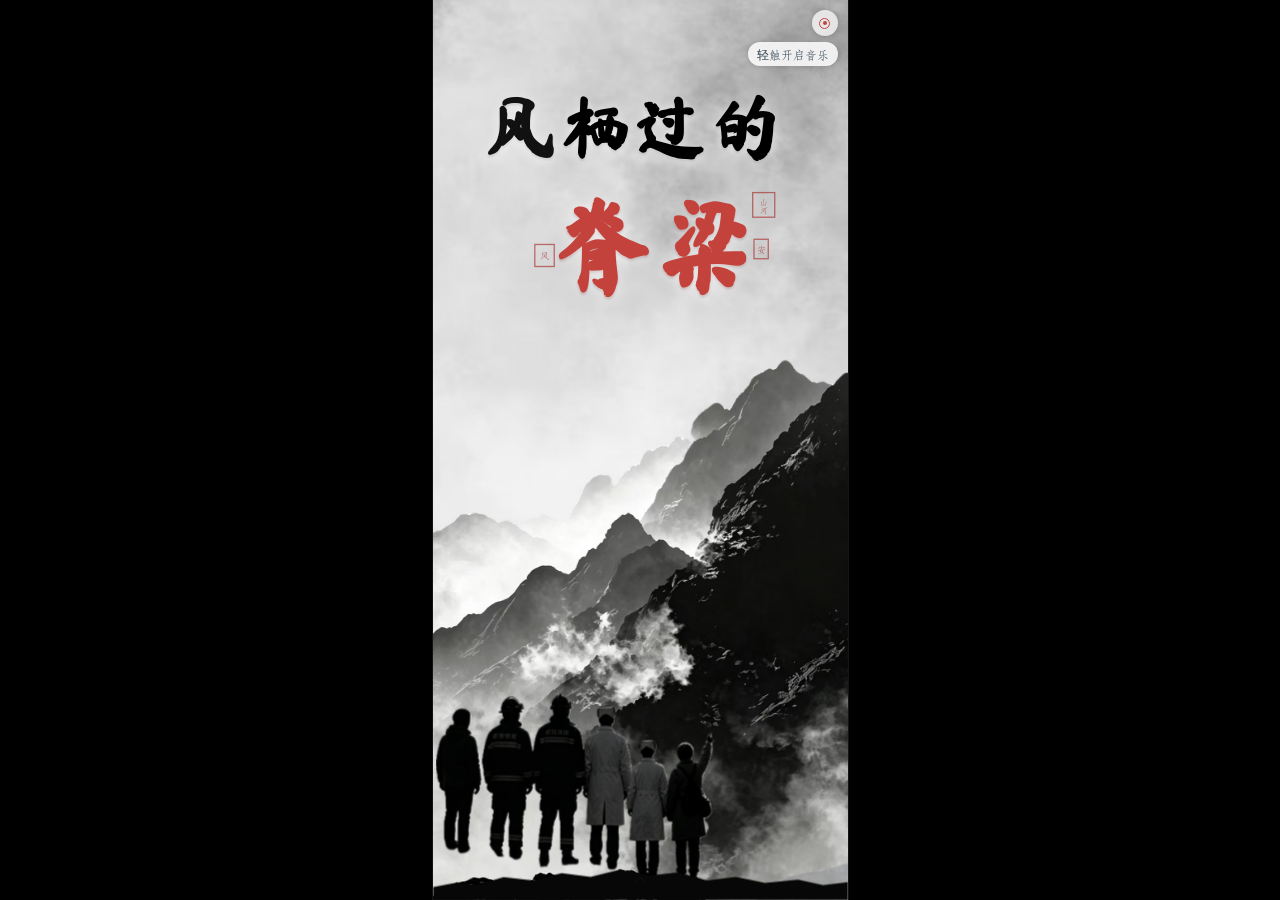
==== commit 4c4d43ce: "Update cover sequence and artwork" ====
--- a/teshu/index.html
+++ b/teshu/index.html
@@ -5,7 +5,7 @@
 <meta name="viewport" content="width=device-width,initial-scale=1,maximum-scale=1,user-scalable=no,viewport-fit=cover">
 <title>风起沧海 · 台风科普</title>
 <link rel="stylesheet" href="css/base.css?v=20261004-readability2">
-<link rel="stylesheet" href="css/pages.css?v=20261004-readability2">
+<link rel="stylesheet" href="css/pages.css?v=20261005-cover-match6">
 </head>
 <body>
 <!-- 舞台：整屏黑色底，手机画布在其中居中 -->
@@ -40,6 +40,6 @@
 <audio id="news" src="assets/audio-news.mp3" loop preload="auto"></audio>
 
 <script src="js/content-data.js?v=20261004-entry"></script>
-<script src="js/app.js?v=20261004-bgm-entry1"></script>
+<script src="js/app.js?v=20261005-cover-match6"></script>
 </body>
 </html>
--- a/teshu/css/pages.css
+++ b/teshu/css/pages.css
@@ -3,8 +3,8 @@
 ============================================================ */
 
 /* ---------- P1 封面：风栖过的脊梁 ----------
-   出场顺序：浅色雾霾底 → 台风水墨刮过 → 渐变山川浮出
-   → 最下方人物背影与最上方标题同时出现
+   出场顺序：山河从下方升起 → 台风水墨刮过
+   → 左下方人物群像与上方标题同时出现
 ------------------------------------------------ */
 .p1{
   background-color:#e8e5df;                     /* 图片加载前的兜底底色 */
@@ -14,19 +14,18 @@
   background-repeat:no-repeat;
   overflow:hidden;
 }
-/* 山川：只用墨色山体（白纸底已剔除），下缘渐变化开融进背景 */
+/* 山河先从下方升起，透明素材直接融入雾霾背景。 */
 .a-p1bg{
-  animation:p1BgIn 1.1s cubic-bezier(.22,.9,.3,1) 1.5s both;
-  -webkit-mask-image:linear-gradient(180deg,rgba(0,0,0,0) 2%,#000 20%,#000 38%,rgba(0,0,0,0) 58%);
-  mask-image:linear-gradient(180deg,rgba(0,0,0,0) 2%,#000 20%,#000 38%,rgba(0,0,0,0) 58%);
+  animation:p1BgIn 1.2s cubic-bezier(.18,.86,.28,1) .2s both;
+  will-change:transform,opacity;
 }
 @keyframes p1BgIn{
-  from{opacity:0;transform:translateY(8px) scale(1.03)}
+  from{opacity:0;transform:translateY(150px)}
   to{opacity:1;transform:none}
 }
-/* 台风水墨图标先从左向右刮过，随后才显露山川 */
+/* 山河落位后，台风水墨从左向右掠过山脊。 */
 .a-p1wind{
-  animation:p1WindSweep 1.2s cubic-bezier(.45,.05,.35,1) .2s both;
+  animation:p1WindSweep 1.35s cubic-bezier(.45,.05,.35,1) 1.45s both;
   will-change:transform,opacity;
 }
 @keyframes p1WindSweep{
@@ -36,20 +35,46 @@
   76%{opacity:.95;transform:translate(262px,-2px) rotate(9deg) scale(1.05)}
   100%{opacity:0;transform:translate(360px,16px) rotate(14deg) scale(1.1)}
 }
-/* 人物背影：山川出现后，与最上方标题同时出现 */
-.a-p1person{animation:p1PersonIn 1s cubic-bezier(.2,.85,.3,1) 2.75s both}
+/* 风掠过后，人物群像从左下方显现。 */
+.a-p1person{animation:p1PersonIn 1s cubic-bezier(.2,.85,.3,1) 2.9s both}
 @keyframes p1PersonIn{
-  from{opacity:0;transform:translateY(24px)}
+  from{opacity:0;transform:translateY(34px) scale(.96)}
   to{opacity:1;transform:none}
 }
-/* 六个大字：风栖过的脊梁（右→左），与人物背影同时出现 */
+/* 前景岩脊盖住人物脚尖，人物因此像真正站在山石上。 */
+.p1-ground{
+  position:absolute;left:0;right:0;bottom:0;z-index:4;height:31px;
+  pointer-events:none;background:#070707;
+  clip-path:polygon(0 68%,5% 58%,11% 61%,17% 43%,24% 51%,31% 33%,38% 42%,45% 24%,52% 39%,59% 31%,66% 51%,73% 42%,80% 57%,88% 49%,94% 63%,100% 55%,100% 100%,0 100%);
+  animation:p1GroundIn .75s cubic-bezier(.18,.86,.28,1) .65s both;
+  will-change:transform,opacity;
+}
+@keyframes p1GroundIn{from{opacity:0;transform:translateY(24px)}to{opacity:1;transform:none}}
+/* 六个大字：上排黑色「风栖过的」，下排红色「脊梁」。 */
 .p1-chars{position:absolute;left:0;top:0;width:320px;height:100%}
 .p1-char{
   font-family:var(--font-hei);          /* 封面标题保持原来的字体 */
-  font-size:68px;color:#1c1a18;font-weight:700;
+  color:#111;font-weight:700;
   text-shadow:0 2px 10px rgba(255,255,255,.7),0 1px 2px rgba(0,0,0,.16);
 }
-.p1-char.is-red{color:#c3433c;text-shadow:0 2px 12px rgba(255,255,255,.6),0 1px 2px rgba(104,11,6,.25)}
+.p1-char-upper{font-size:54px}
+.p1-char-lower{font-size:78px}
+.p1-char.is-red{color:#bd2025;text-shadow:0 2px 12px rgba(255,255,255,.6),0 1px 2px rgba(104,11,6,.25)}
+.p1-seals{position:absolute;inset:0;z-index:12;pointer-events:none}
+.p1-seal{
+  position:absolute;display:grid;place-items:center;
+  color:#a72a27;border:1px solid rgba(167,42,39,.78);
+  font-family:var(--font-fang);font-size:7px;font-style:normal;line-height:1;
+  opacity:0;animation:p1SealIn .55s ease 3.3s forwards;
+}
+.p1-seal-left{left:78px;top:188px;width:16px;height:18px}
+.p1-seal-right-top{left:246px;top:148px;width:18px;height:20px;font-size:6px;writing-mode:vertical-rl}
+.p1-seal-right-bottom{left:247px;top:184px;width:12px;height:16px}
+@keyframes p1SealIn{from{opacity:0;transform:scale(.72)}to{opacity:.82;transform:none}}
+@media (prefers-reduced-motion:reduce){
+  .a-p1bg,.a-p1person,.p1-ground,.p1-char,.p1-seal{animation:none!important;opacity:1!important;transform:none!important}
+  .a-p1wind{display:none!important}
+}
 
 /* ---------- P2 正文第一页：黑灰水墨台风漩涡 + 飘落新闻碎片 + 大字 ---------- */
 .p2{color:#141a22}
@@ -1043,7 +1068,7 @@
    最后一轮：封面清酒体、条件置顶、视频遮罩收紧、台风类型三按钮
 ============================================================ */
 /* 封面主标题采用加粗隶书。 */
-.p1-char{font-family:var(--font-lishu);font-weight:700}
+.p1-char{font-family:"MSZ","Ma Shan Zheng",var(--font-kai);font-weight:700}
 /* 五条条件置顶：在视频/图片之上 */
 .p3-cond2{position:relative;z-index:6}
 .p3-stagebox{z-index:0}
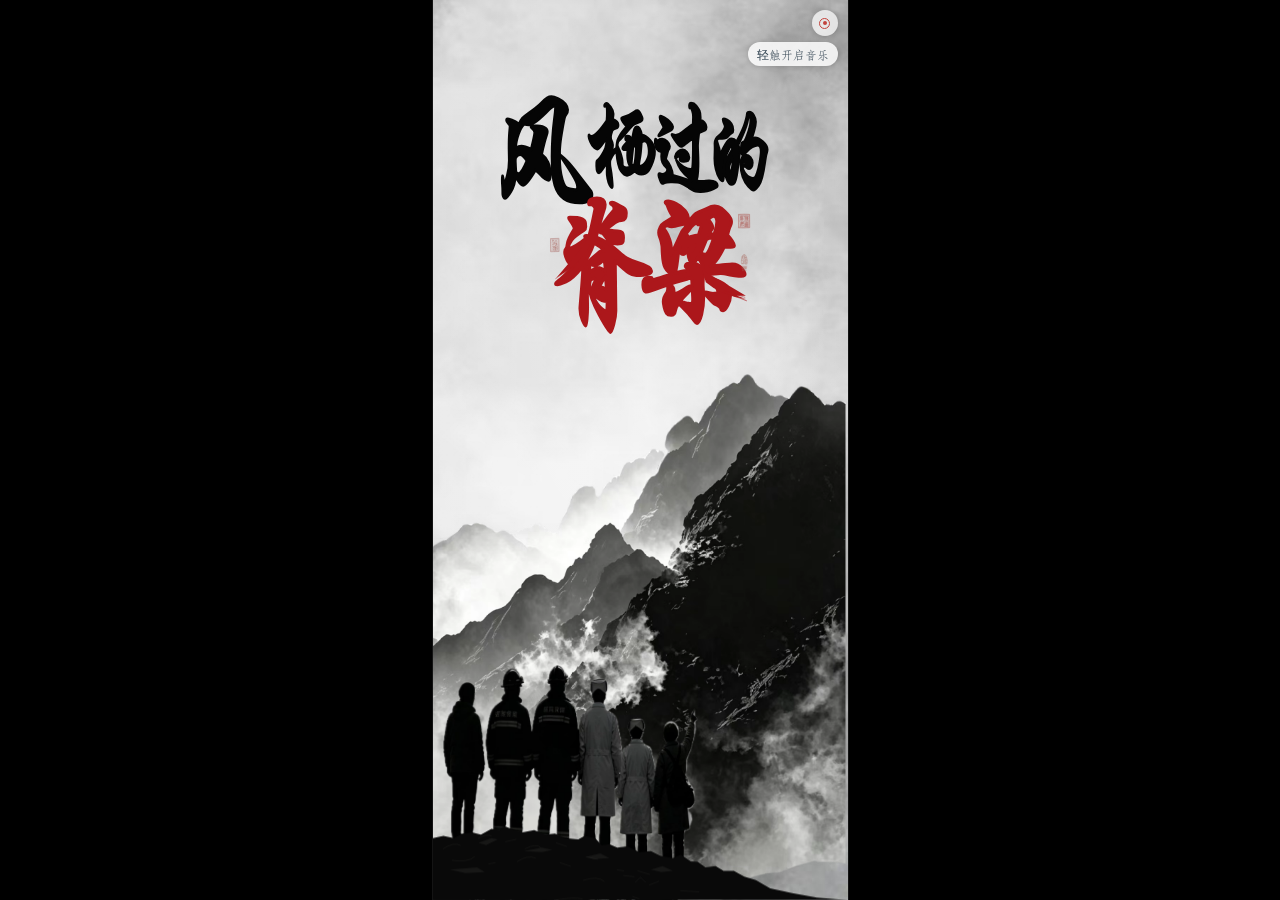
==== commit 41fcc831: "Refine cover lettering and sync latest H5 updates" ====
--- a/teshu/index.html
+++ b/teshu/index.html
@@ -4,8 +4,10 @@
 <meta charset="UTF-8">
 <meta name="viewport" content="width=device-width,initial-scale=1,maximum-scale=1,user-scalable=no,viewport-fit=cover">
 <title>风起沧海 · 台风科普</title>
+<link rel="preload" as="image" href="assets/img/p1-mountain-20261005.png" fetchpriority="high">
+<link rel="preload" as="image" href="assets/img/p1-people-20261005.png">
 <link rel="stylesheet" href="css/base.css?v=20261004-readability2">
-<link rel="stylesheet" href="css/pages.css?v=20261005-cover-match6">
+<link rel="stylesheet" href="css/pages.css?v=20261006-cover-lettering2">
 </head>
 <body>
 <!-- 舞台：整屏黑色底，手机画布在其中居中 -->
@@ -40,6 +42,6 @@
 <audio id="news" src="assets/audio-news.mp3" loop preload="auto"></audio>
 
 <script src="js/content-data.js?v=20261004-entry"></script>
-<script src="js/app.js?v=20261005-cover-match6"></script>
+<script src="js/app.js?v=20261006-cover-lettering2"></script>
 </body>
 </html>
--- a/teshu/css/pages.css
+++ b/teshu/css/pages.css
@@ -8,7 +8,7 @@
 ------------------------------------------------ */
 .p1{
   background-color:#e8e5df;                     /* 图片加载前的兜底底色 */
-  background-image:url("../assets/img/p1-bg-haze.jpg");
+  background-image:radial-gradient(ellipse at 42% 34%,rgba(255,255,255,.3),rgba(255,255,255,0) 72%),url("../assets/img/p1-bg-haze.jpg");
   background-size:cover;
   background-position:center center;
   background-repeat:no-repeat;
@@ -19,6 +19,7 @@
   animation:p1BgIn 1.2s cubic-bezier(.18,.86,.28,1) .2s both;
   will-change:transform,opacity;
 }
+.p1 .a-p1bg img,.p1 .a-p1person img{object-fit:fill}
 @keyframes p1BgIn{
   from{opacity:0;transform:translateY(150px)}
   to{opacity:1;transform:none}
@@ -43,33 +44,44 @@
 }
 /* 前景岩脊盖住人物脚尖，人物因此像真正站在山石上。 */
 .p1-ground{
-  position:absolute;left:0;right:0;bottom:0;z-index:4;height:31px;
-  pointer-events:none;background:#070707;
-  clip-path:polygon(0 68%,5% 58%,11% 61%,17% 43%,24% 51%,31% 33%,38% 42%,45% 24%,52% 39%,59% 31%,66% 51%,73% 42%,80% 57%,88% 49%,94% 63%,100% 55%,100% 100%,0 100%);
-  animation:p1GroundIn .75s cubic-bezier(.18,.86,.28,1) .65s both;
+  position:absolute;left:0;right:0;bottom:0;z-index:4;height:9.1%;
+  pointer-events:none;background:url("../assets/img/p1-foreground-ridge.svg") left bottom/100% 100% no-repeat;
+  opacity:0;
   will-change:transform,opacity;
 }
+.p1.on .p1-ground{animation:p1GroundIn .75s cubic-bezier(.18,.86,.28,1) .65s both}
 @keyframes p1GroundIn{from{opacity:0;transform:translateY(24px)}to{opacity:1;transform:none}}
 /* 六个大字：上排黑色「风栖过的」，下排红色「脊梁」。 */
-.p1-chars{position:absolute;left:0;top:0;width:320px;height:100%}
+.p1-title{position:absolute;inset:0;z-index:10;margin:0;pointer-events:none}
+.p1-title-line{position:absolute;display:block}
+.p1-title-upper{left:16.2%;top:10.5%;width:64.6%;height:12.2%}
+.p1-title-lower{left:29.1%;top:21.8%;width:46.6%;height:15.4%}
 .p1-char{
-  font-family:var(--font-hei);          /* 封面标题保持原来的字体 */
-  color:#111;font-weight:700;
-  text-shadow:0 2px 10px rgba(255,255,255,.7),0 1px 2px rgba(0,0,0,.16);
-}
-.p1-char-upper{font-size:54px}
-.p1-char-lower{font-size:78px}
-.p1-char.is-red{color:#bd2025;text-shadow:0 2px 12px rgba(255,255,255,.6),0 1px 2px rgba(104,11,6,.25)}
+  position:absolute;display:block;height:100%;
+  opacity:0;
+}
+.p1.on .p1-char{animation:p1InkIn .85s cubic-bezier(.2,.75,.25,1) both}
+.p1-char img{width:100%;height:100%;max-width:none;object-fit:fill}
+.p1-title-upper .p1-char:first-child{left:0;top:0;width:34.7%}
+.p1-title-upper .p1-char:nth-child(2){left:32.7%;top:6.5%;width:25.5%;height:80%}
+.p1-title-upper .p1-char:nth-child(3){left:57.4%;top:6%;width:24.8%;height:83.6%}
+.p1-title-upper .p1-char:nth-child(4){left:79.6%;top:14.7%;width:20.7%;height:74%}
+.p1-title-upper .p1-char:nth-child(2) img{transform:rotate(-1deg)}
+.p1-title-upper .p1-char:nth-child(3) img{transform:rotate(1deg)}
+.p1-title-lower .p1-char:first-child{left:0;top:0;width:51.8%}
+.p1-title-lower .p1-char:last-child{left:44.7%;top:1.6%;width:55.1%;height:92%}
+.p1-title-lower .p1-char:last-child img{transform:rotate(-1deg)}
+@keyframes p1InkIn{from{opacity:0;transform:translateY(12px) scale(.96);filter:blur(2px)}to{opacity:1;transform:none;filter:none}}
 .p1-seals{position:absolute;inset:0;z-index:12;pointer-events:none}
 .p1-seal{
-  position:absolute;display:grid;place-items:center;
-  color:#a72a27;border:1px solid rgba(167,42,39,.78);
-  font-family:var(--font-fang);font-size:7px;font-style:normal;line-height:1;
-  opacity:0;animation:p1SealIn .55s ease 3.3s forwards;
-}
-.p1-seal-left{left:78px;top:188px;width:16px;height:18px}
-.p1-seal-right-top{left:246px;top:148px;width:18px;height:20px;font-size:6px;writing-mode:vertical-rl}
-.p1-seal-right-bottom{left:247px;top:184px;width:12px;height:16px}
+  position:absolute;display:block;
+  opacity:0;
+}
+.p1-seal img{display:block;width:100%;height:100%;object-fit:fill}
+.p1.on .p1-seal{animation:p1SealIn .55s ease 3.3s forwards}
+.p1-seal-left{left:28.2%;top:26.2%;width:2.3%;height:2.05%}
+.p1-seal-right-top{left:73.5%;top:23.5%;width:3.2%;height:2.15%}
+.p1-seal-right-bottom{left:74%;top:28%;width:2%;height:2.4%}
 @keyframes p1SealIn{from{opacity:0;transform:scale(.72)}to{opacity:.82;transform:none}}
 @media (prefers-reduced-motion:reduce){
   .a-p1bg,.a-p1person,.p1-ground,.p1-char,.p1-seal{animation:none!important;opacity:1!important;transform:none!important}
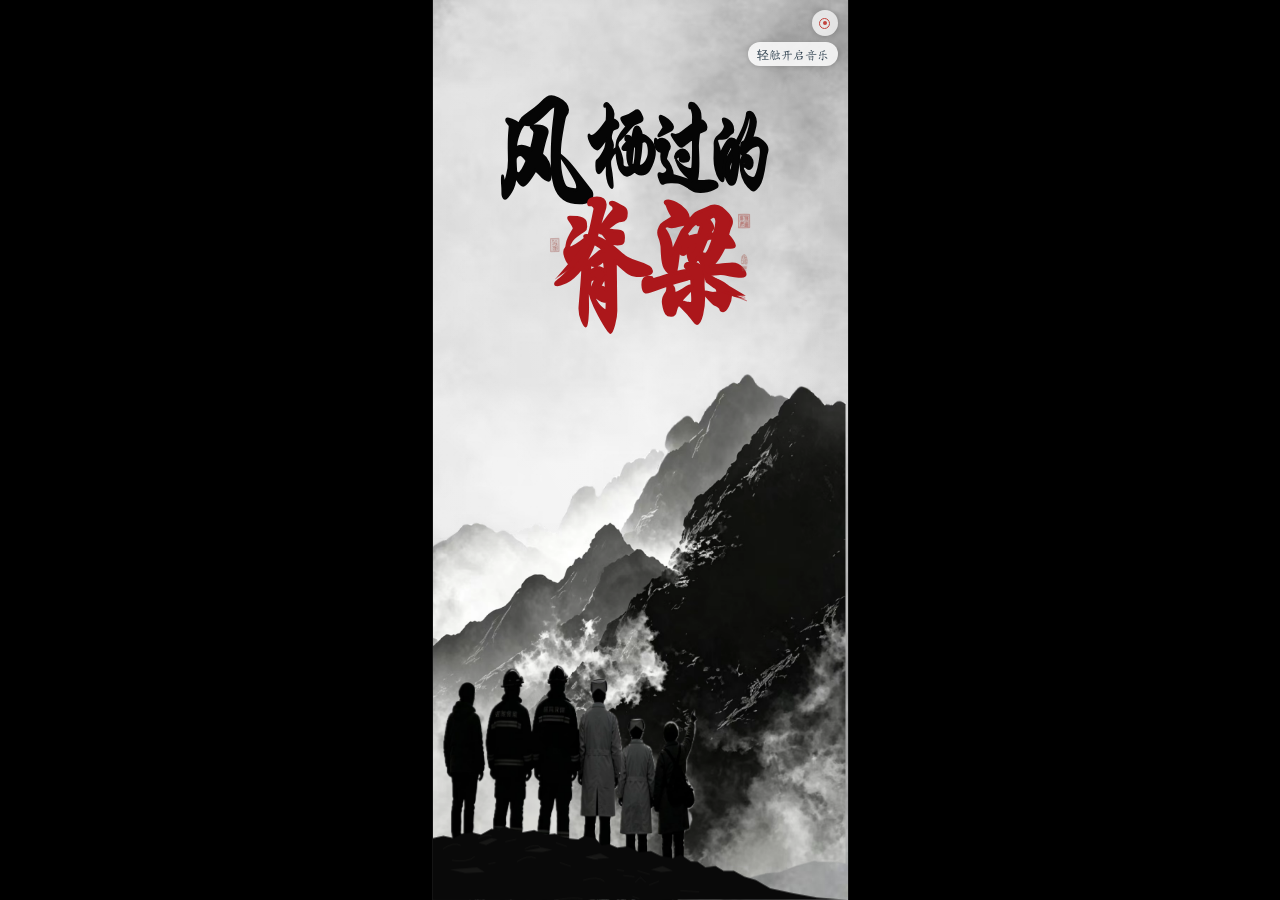
==== commit 3301a25a: "Unify calligraphic fonts and emphasize chapter three passages" ====
--- a/teshu/index.html
+++ b/teshu/index.html
@@ -6,8 +6,10 @@
 <title>风起沧海 · 台风科普</title>
 <link rel="preload" as="image" href="assets/img/p1-mountain-20261005.png" fetchpriority="high">
 <link rel="preload" as="image" href="assets/img/p1-people-20261005.png">
-<link rel="stylesheet" href="css/base.css?v=20261004-readability2">
+<link rel="preload" as="font" type="font/woff2" href="../fonts/fandol-kai.subset.woff2" crossorigin>
+<link rel="stylesheet" href="css/base.css?v=20261008-type1">
 <link rel="stylesheet" href="css/pages.css?v=20261006-cover-lettering2">
+<link rel="stylesheet" href="css/guide.css?v=20261008-speed1">
 </head>
 <body>
 <!-- 舞台：整屏黑色底，手机画布在其中居中 -->
@@ -42,6 +44,6 @@
 <audio id="news" src="assets/audio-news.mp3" loop preload="auto"></audio>
 
 <script src="js/content-data.js?v=20261004-entry"></script>
-<script src="js/app.js?v=20261006-cover-lettering2"></script>
+<script src="js/app.js?v=20261008-speed1"></script>
 </body>
 </html>
--- a/teshu/css/base.css
+++ b/teshu/css/base.css
@@ -26,10 +26,10 @@
   --blue:#2E598F;       /* rgb(46,89,143) 引用蓝 */
   --near:#161414;       /* rgb(22,20,20) */
   --white:#fff;
-  --font-kai:'KaiTi','STKaiti','楷体','FandolKai',serif;
-  --font-fang:'FangSong','仿宋','FandolFang',serif;
+  --font-kai:'FandolKai','KaiTi','STKaiti','楷体',serif;
+  --font-fang:var(--font-kai);
   --font-song:var(--font-fang);
-  --font-hei:'PingFang SC','Microsoft YaHei','微软雅黑',sans-serif;
+  --font-hei:var(--font-kai);
   --font-art:var(--font-kai);
   --font-lishu:'LiSu','隶书','MSZ','FandolKai',serif;
   --t:.65s;
--- a/teshu/css/guide.css
+++ b/teshu/css/guide.css
@@ -0,0 +1,101 @@
+/* 三板块导引：开场文字 → 配图 → 标题卡片，依次显现并保留。 */
+.page-menu{
+  background:linear-gradient(rgba(248,248,246,.22),rgba(248,248,246,.22)),url('../../assets/img/bg-smoke.webp') center/cover no-repeat;
+}
+.guide-wrap{
+  position:absolute;inset:0;display:flex;flex-direction:column;
+  gap:12px;padding:18px 14px 14px;color:#173a37;
+}
+.guide-header{flex:0 0 auto;text-align:center}
+.guide-title{
+  margin:0;font-family:var(--font-kai);font-size:23px;font-weight:700;
+  line-height:1.25;letter-spacing:-.02em;white-space:nowrap;
+}
+.guide-subtitle{
+  display:flex;align-items:center;justify-content:center;gap:8px;
+  margin:6px 0 0;font-family:var(--font-kai);font-size:15.5px;
+  line-height:1.35;color:#293c37;
+}
+.guide-subtitle::before,.guide-subtitle::after{
+  content:'';height:1px;flex:1;background:rgba(59,78,64,.34);
+}
+.guide-lead{
+  margin:10px 0 0;padding:7px 4px;
+  border-top:1px solid rgba(46,81,74,.15);border-bottom:1px solid rgba(46,81,74,.15);
+  background:rgba(43,88,78,.055);font-family:var(--font-kai);
+  font-size:15px;line-height:1.4;font-weight:700;color:#204e46;
+}
+.guide-lead span{display:block}
+.guide-lead strong{color:#9b352c;font-weight:700}
+.guide-chapters{flex:1 1 0;min-height:0;display:flex;flex-direction:column;gap:12px}
+.guide-block{
+  position:relative;flex:1 1 0;min-height:0;width:100%;display:block;
+  padding:0;border:0;background:none;text-align:center;color:inherit;
+}
+.guide-block:disabled{cursor:default;opacity:1}
+.guide-block:focus-visible{outline:2px solid #a05d36;outline-offset:3px;border-radius:6px}
+.guide-art{position:absolute;inset:0;display:block;border-radius:5px;overflow:hidden}
+.guide-art img{display:block;width:100%;height:100%;object-fit:cover}
+.guide-block-wall .guide-art img{object-position:center 42%}
+.guide-trace{position:absolute;inset:0;display:block;pointer-events:none}
+.guide-trace svg{display:block;width:100%;height:100%;overflow:hidden}
+.guide-trace path{fill:none;stroke:rgba(249,251,242,.8);stroke-width:1;stroke-dasharray:2.5 3.5}
+.guide-trace circle{fill:#f8faef}
+.guide-block-wall .guide-trace path{stroke:rgba(63,82,69,.4)}
+.guide-block-wall .guide-trace circle{fill:#405c4e}
+.guide-caption{
+  position:absolute;right:5px;bottom:4px;z-index:1;display:block;width:69%;
+  padding:9px 7px 8px;border:1px solid rgba(249,250,241,.95);border-radius:10px;
+  background:rgba(244,247,236,.88);box-shadow:0 2px 5px rgba(21,44,37,.1);
+}
+.guide-caption::before{
+  content:'';position:absolute;inset:3px;border:1px solid rgba(255,255,251,.95);
+  border-radius:7px;pointer-events:none;
+}
+.guide-caption strong{display:block;font-family:var(--font-kai);font-size:26px;line-height:1.15;font-weight:700}
+.guide-caption > span{display:block;margin-top:4px;font-family:var(--font-fang);font-size:12.5px;line-height:1.35;white-space:nowrap;letter-spacing:-.035em}
+.guide-ending{
+  display:flex;justify-content:center;align-items:center;gap:7px;
+  flex:0 0 auto;margin:0;text-align:center;font-family:var(--font-kai);
+  font-size:15px;line-height:1.35;font-weight:700;
+}
+.guide-ending::before,.guide-ending::after{content:'';height:1px;flex:1;background:rgba(59,78,64,.34)}
+
+/* 只在导引页显示时播放；最后一帧保留，不循环、不随滚动重新隐藏。 */
+.guide-title,.guide-subtitle,.guide-lead,.guide-art,.guide-caption,.guide-ending{opacity:0}
+.page-menu.on .guide-title{animation:guideFade .35s ease both}
+.page-menu.on .guide-subtitle{animation:guideFade .35s ease .08s both}
+.page-menu.on .guide-lead{animation:guideFade .35s ease .16s both}
+.page-menu.on .guide-art{animation:guideRise .45s cubic-bezier(.2,.65,.3,1) var(--art-delay) both}
+.page-menu.on .guide-caption{animation:guideRise .4s cubic-bezier(.2,.65,.3,1) var(--caption-delay) both}
+.page-menu.on .guide-ending{animation:guideFade .35s ease 1.65s both}
+@keyframes guideFade{from{opacity:0}to{opacity:1}}
+@keyframes guideRise{from{opacity:0;transform:translateY(8px)}to{opacity:1;transform:none}}
+
+.guide-choice{
+  position:absolute;inset:0;z-index:35;display:grid;place-items:center;padding:20px;
+  background:rgba(18,42,37,.46);
+}
+.guide-choice[hidden]{display:none}
+.guide-choice-panel{
+  position:relative;width:100%;padding:28px 16px 20px;border-radius:12px;
+  background:#f7f7ed;box-shadow:0 10px 30px rgba(13,35,30,.22);text-align:center;
+}
+.guide-choice-close{position:absolute;top:3px;right:5px;width:34px;height:34px;font-size:25px;color:#2b4940}
+.guide-choice-panel h2{margin:0;font-family:var(--font-kai);font-size:27px;line-height:1.2}
+.guide-choice-panel > p{margin:8px 0 20px;font-size:13px;line-height:1.4}
+.guide-choice-route{
+  position:relative;width:100%;margin-top:10px;padding:14px 22px 14px 12px;
+  background:rgba(43,80,67,.06);border:1px solid rgba(43,80,67,.23);border-radius:6px;
+  text-align:left;color:#23473d;
+}
+.guide-choice-route strong{display:block;font-family:var(--font-kai);font-size:21px;line-height:1.3}
+.guide-choice-route span{display:block;margin-top:4px;font-size:13px;line-height:1.35}
+.guide-choice-route i{position:absolute;right:10px;top:50%;transform:translateY(-50%);font-size:24px;font-style:normal}
+.guide-choice button:focus-visible{outline:2px solid #a05d36;outline-offset:2px}
+@media (prefers-reduced-motion:reduce){
+  .page-menu.on .guide-title,.page-menu.on .guide-subtitle,.page-menu.on .guide-lead,
+  .page-menu.on .guide-art,.page-menu.on .guide-caption,.page-menu.on .guide-ending{
+    opacity:1;transform:none;animation:none;
+  }
+}
